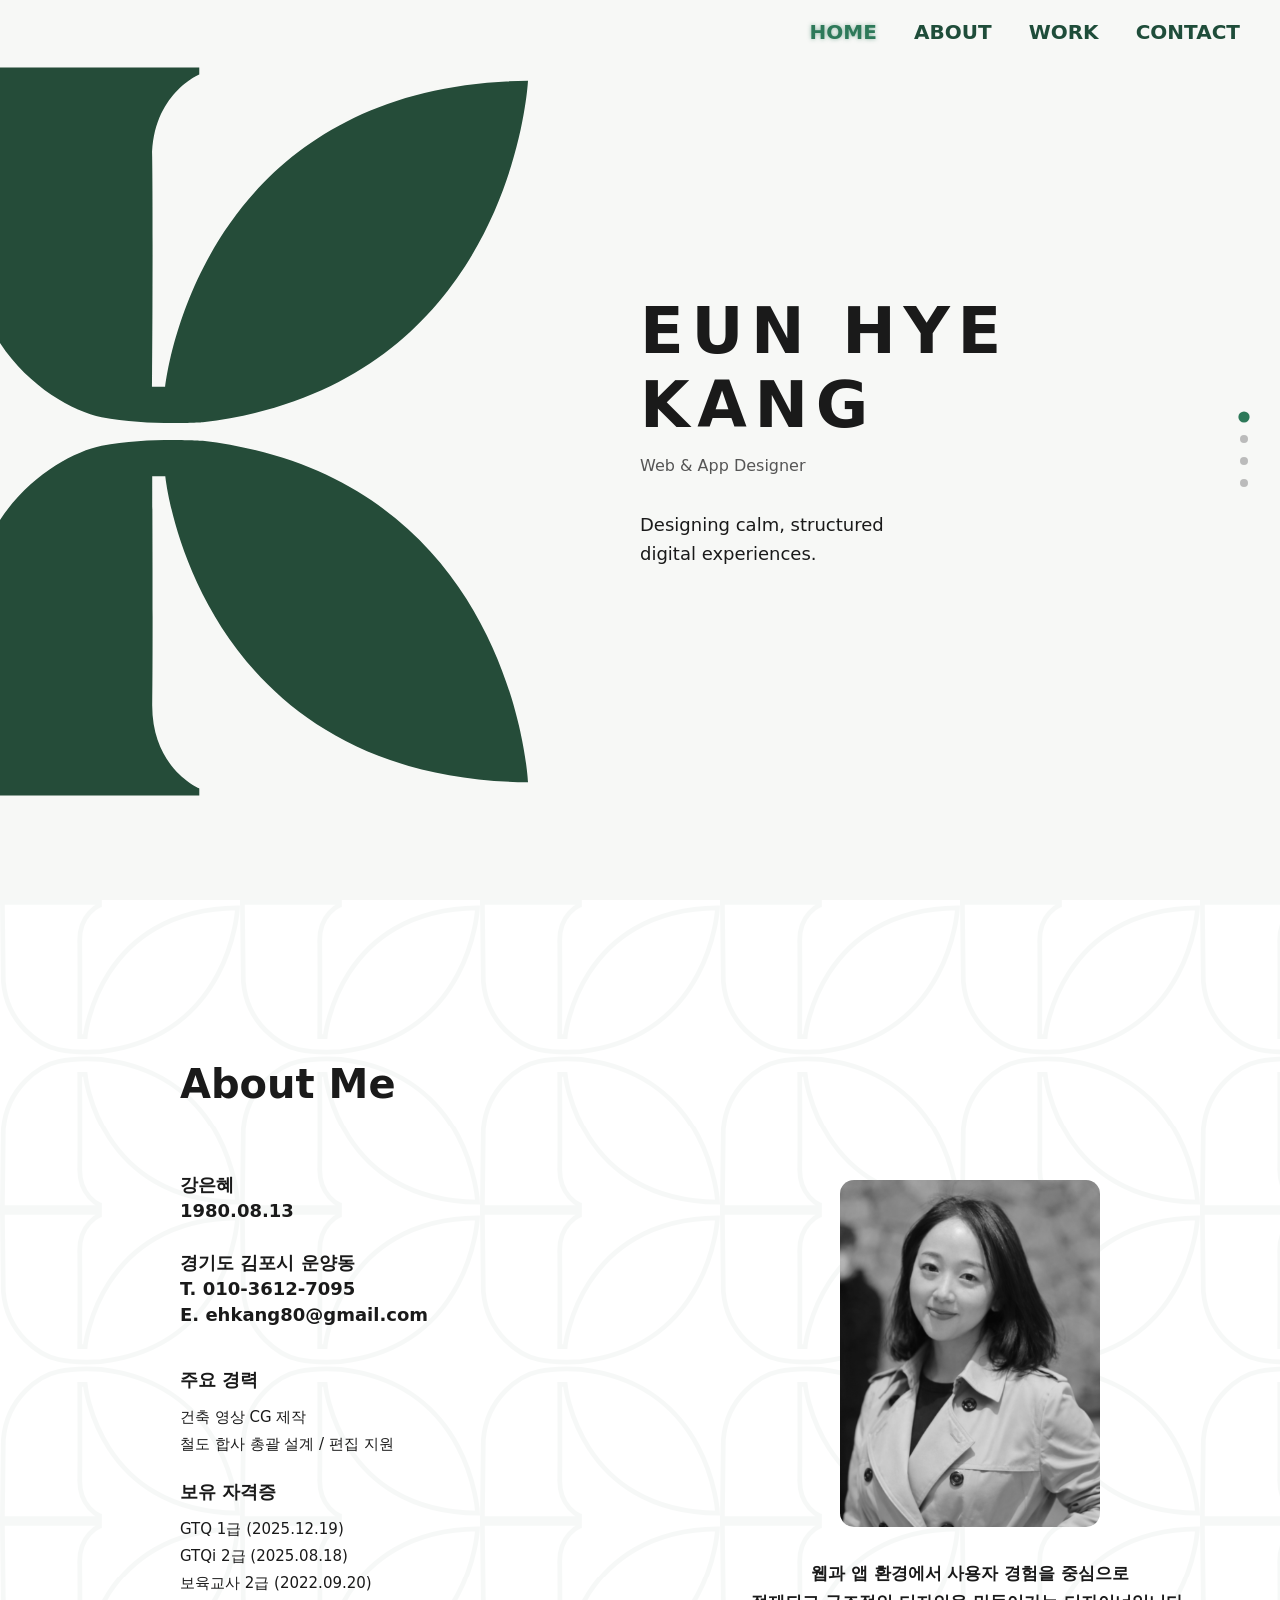
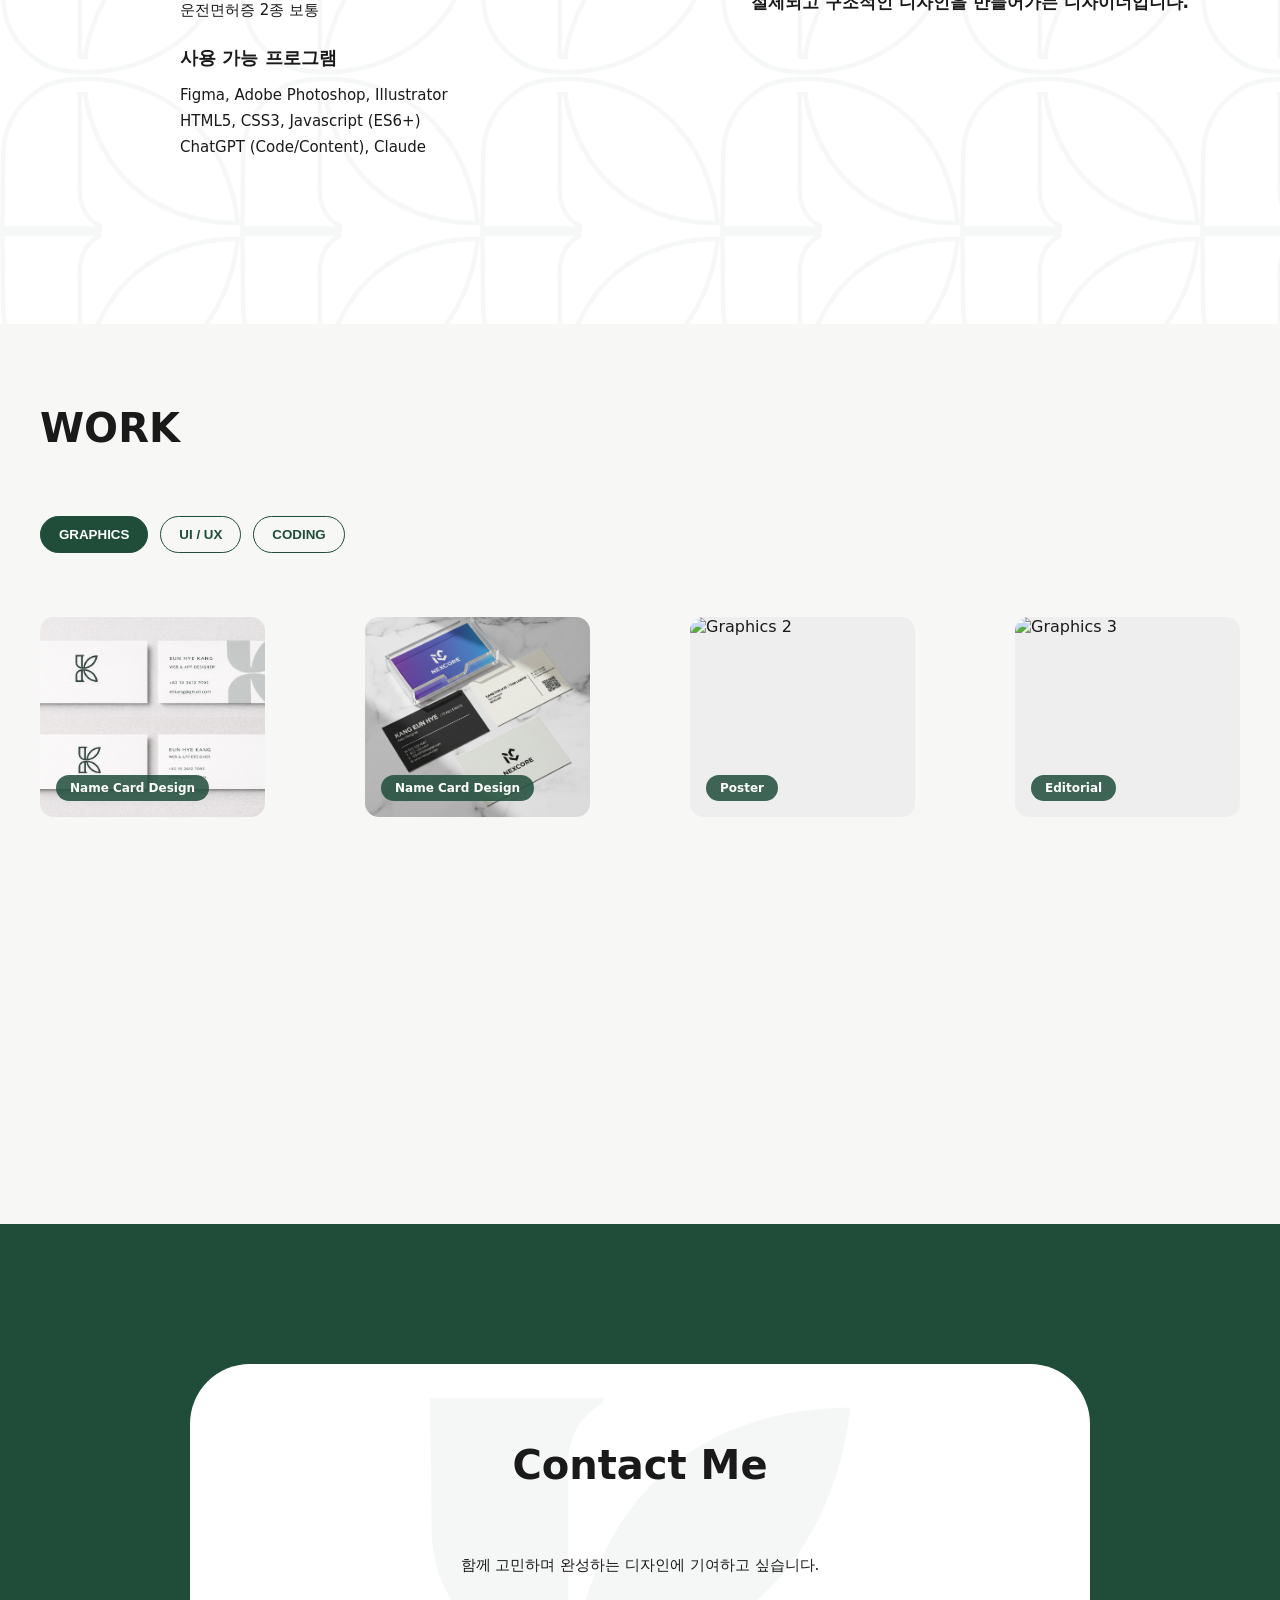
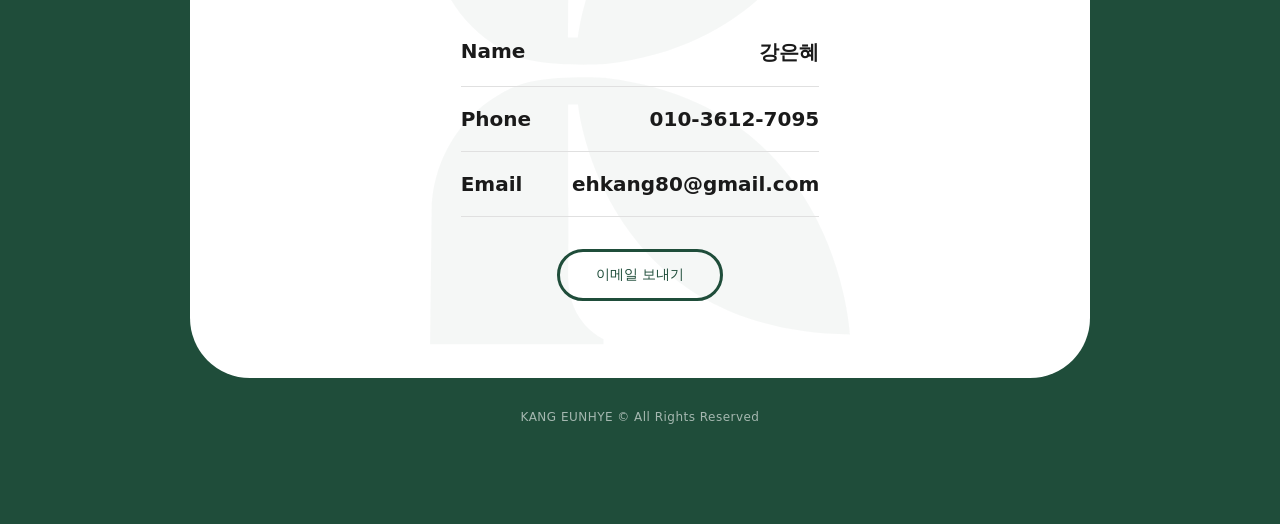
==== index.html @ 1cfd257d "Add files via upload" ====
<!DOCTYPE html>
<html lang="ko">
<head>
  <meta charset="UTF-8" />
  <meta name="viewport" content="width=device-width, initial-scale=1.0" />
  <title>Eun Hye Kang | Portfolio</title>
  <link rel="stylesheet" href="./css/style.css" />
</head>
<body>

<!-- =====================
  HEADER
===================== -->
<header class="site-header">
  <div class="logo"></div>
  <nav class="main-nav">
    <a href="#home">HOME</a>
    <a href="#about">ABOUT</a>
    <a href="#work">WORK</a>
    <a href="#contact">CONTACT</a>
  </nav>
</header>

<!-- =====================
  DOT NAVIGATION
===================== -->
<ul class="dot-nav">
  <li data-target="home" class="active"></li>
  <li data-target="about"></li>
  <li data-target="work"></li>
  <li data-target="contact"></li>
</ul>

<!-- =====================
  HOME (HERO)
===================== -->
<section id="home" class="section hero hero-symbol">
  <div class="hero-inner">

    <div class="hero-symbol-area">
      <img src="./images/kang_logo_01.svg" alt="K Logo">
    </div>

    <div class="hero-text">
      <h1>EUN HYE KANG</h1>
      <p class="role">Web & App Designer</p>
      <p class="intro">
        Designing calm, structured<br>
        digital experiences.
      </p>
    </div>

  </div>
</section>

<!-- =====================
  ABOUT
===================== -->
<section id="about" class="section about about-pattern">
  <div class="about-inner about-flex">

    <div class="about-text">
      <h2 class="section-title">About Me</h2>


      <p class="about-info">
        강은혜<br>
        1980.08.13<br><br>
        경기도 김포시 운양동<br>
        T. 010-3612-7095<br>
        E. ehkang80@gmail.com
      </p>

      <div class="about">
        <h3>주요 경력</h3>
        <ul>
          <li>건축 영상 CG 제작</li>
          <li>철도 합사 총괄 설계 / 편집 지원</li>
        </ul>
      </div>

      <div class="about">
        <h3>보유 자격증</h3>
        <ul>
          <li>GTQ 1급 <span>(2025.12.19)</span></li>
          <li>GTQi 2급 <span>(2025.08.18)</span></li>
          <li>보육교사 2급 <span>(2022.09.20)</span></li>
          <li>운전면허증 2종 보통</li>
        </ul>
      </div>

      <div class="about">
        <h3>사용 가능 프로그램</h3>
        <ul>
          <li>Figma, Adobe Photoshop, Illustrator</li>
          <li>HTML5, CSS3, Javascript (ES6+)</li>
          <li>ChatGPT (Code/Content), Claude</li>
        </ul>
      </div>
    </div>

    <div class="about-photo">
      <img src="./images/kang.png" alt="Eunhye Kang">
      <p class="about-desc">
        웹과 앱 환경에서 사용자 경험을 중심으로<br>
        절제되고 구조적인 디자인을 만들어가는 디자이너입니다.
      </p>
    </div>

  </div>
</section>


<!-- =====================
  WORK
===================== -->
<section id="work" class="section work-section">
  <div class="work-inner">

    <h2 class="section-title">WORK</h2>

    <!-- 카테고리 버튼 -->
    <div class="work-category">
  <button class="category-btn active" data-category="graphics">GRAPHICS</button>
  <button class="category-btn" data-category="uiux">UI / UX</button>
  <button class="category-btn" data-category="coding">CODING</button>
</div>


    <!-- GRAPHICS -->
    <div class="portfolio-grid active" data-category="graphics">

  <div class="portfolio-item"
     data-title="name card Design"
     data-image="./images/graphics_0101.png">
  <img src="./images/graphics_01.png" alt="graphics_01">
  <span class="portfolio-label">Name Card Design</span>
</div>

<div class="portfolio-item"
     data-title="name card Design"
     data-image="./images/graphics_0101.png">
  <img src="./images/graphics_02.png" alt="graphics_01">
  <span class="portfolio-label">Name Card Design</span>
</div>

  <div class="portfolio-item"
       data-title="Poster Design"
       data-image="./images/graphics_02.jpg">
    <img src="./images/graphics_02.jpg" alt="Graphics 2">
    <span class="portfolio-label">Poster</span>
  </div>

  <div class="portfolio-item"
       data-title="Editorial Layout"
       data-image="./images/graphics_03.jpg">
    <img src="./images/graphics_03.jpg" alt="Graphics 3">
    <span class="portfolio-label">Editorial</span>
  </div>

  <!-- 나머지도 같은 패턴으로 -->
</div>

    <!-- UI/UX -->
    <div class="portfolio-grid" data-category="uiux">
      <div class="portfolio-item" data-title="UIUX 1">UIUX 1</div>
      <div class="portfolio-item" data-title="UIUX 2">UIUX 2</div>
      <div class="portfolio-item" data-title="UIUX 3">UIUX 3</div>
      <div class="portfolio-item" data-title="UIUX 4">UIUX 4</div>
      <div class="portfolio-item" data-title="UIUX 5">UIUX 5</div>
      <div class="portfolio-item" data-title="UIUX 6">UIUX 6</div>
      <div class="portfolio-item" data-title="UIUX 7">UIUX 7</div>
      <div class="portfolio-item" data-title="UIUX 8">UIUX 8</div>
    </div>

    <!-- CODING -->
    <div class="portfolio-grid" data-category="coding">
      <div class="portfolio-item" data-title="Coding 1">CODING 1</div>
      <div class="portfolio-item" data-title="Coding 2">CODING 2</div>
      <div class="portfolio-item" data-title="Coding 3">CODING 3</div>
      <div class="portfolio-item" data-title="Coding 4">CODING 4</div>
      <div class="portfolio-item" data-title="Coding 5">CODING 5</div>
      <div class="portfolio-item" data-title="Coding 6">CODING 6</div>
      <div class="portfolio-item" data-title="Coding 7">CODING 7</div>
      <div class="portfolio-item" data-title="Coding 8">CODING 8</div>
    </div>

  </div>
</section>



<!-- =====================
     MODAL (Portfolio Popup)
===================== -->
<div class="modal" aria-hidden="true">
  <div class="modal-overlay"></div>

  <div class="modal-content" role="dialog" aria-modal="true">
    <button class="modal-close" aria-label="Close">&times;</button>

    <h3 id="modal-title">Portfolio</h3>

    <!-- ⭐ 추가되는 부분 -->
    <img id="modal-image" src="" alt="">

    <p class="modal-desc">
      여기에 포트폴리오 상세 내용이 들어갑니다.
    </p>
  </div>
</div>





<!-- =====================
  contact
===================== -->
<section id="contact" class="section contact contact-dark">

  <div class="contact-card">

    <div class="contact-bg-symbol">
      <img src="./images/kang_logo_01.svg" alt="">
    </div>

    <div class="contact-inner">

      <h2 class="section-title">Contact Me</h2>

      <p class="contact-intro">
        함께 고민하며 완성하는 디자인에 기여하고 싶습니다.
      </p>

      <ul class="contact-info">
        <li>
          <span class="label">Name</span>
          <span class="value">강은혜</span>
        </li>
        <li>
          <span class="label">Phone</span>
          <span class="value">010-3612-7095</span>
        </li>
        <li>
          <span class="label">Email</span>
          <span class="value">ehkang80@gmail.com</span>
        </li>
      </ul>

      <a href="mailto:ehkang80@gmail.com" class="contact-btn">
        이메일 보내기
      </a>
    </div>
  </div>

  <p class="contact-footer">
    KANG EUNHYE © All Rights Reserved
  </p>

</section>




<!-- ✅ JS 연결 (맨 아래, 딱 1줄) -->
<script src="./js/javascript.js"></script>

</body>
</html>
---- css/style.css ----
@charset "utf-8";

/* =====================
   Base
===================== */
* {
  margin: 0;
  padding: 0;
  box-sizing: border-box;
}

a{text-decoration: none;}

body {
  font-family: "Pretendard", system-ui, sans-serif;
  color: #1a1a1a;
  background: #f7f8f6;
}

/* =====================
   HEADER
===================== */
.site-header {
  position: fixed;
  top: 0;
  left: 0;
  width: 100%;
  height: 64px;

  display: flex;
  align-items: center;
  justify-content: space-between;

  padding: 0 40px;
  background: #f7f8f6;
  backdrop-filter: blur(8px);
  z-index: 1000;
}

.site-header .logo {
  font-weight: 700;
  letter-spacing: 0.12em;
}

.main-nav a {
  margin-left: 32px;
  font-size: 20px;
  font-weight: 800;
  text-decoration: none;
  color: #1F4D3A;
}

.main-nav a.active,
.main-nav a:hover {
  color: #2d7959;
  font-weight: 800;
  text-shadow: 0 0 4px rgba(45,121,89,0.5);
}

/* =====================
   DOT NAV
===================== */
.dot-nav {
  position: fixed;
  right: 32px;
  top: 50%;
  transform: translateY(-50%);
  z-index: 999;
  list-style: none;
}

.dot-nav li {
  width: 8px;
  height: 8px;
  background: #bbb;
  border-radius: 50%;
  margin: 14px 0;
  cursor: pointer;
  transition: all 0.3s ease;
}

.dot-nav li.active {
  background: #2d7959;
  transform: scale(1.4);
}

/* =====================
   SECTION BASIC
===================== */
.section {
  min-height: 100vh;
  padding-top: 64px;
}

/* =====================
   HERO
===================== */
.hero-symbol {
  min-height: 100vh;
  background: #f7f8f6;
  overflow: hidden;
}

.hero-symbol .hero-inner {
  max-width: 1400px;
  margin: 0 auto;
  padding: 0 80px;
  display: flex;
  align-items: center;
}

.hero-symbol-area {
  width: 50%;
  display: flex;
  align-items: center;
}

.hero-symbol-area img {
  width: 140%;
  transform: translateX(-20%);
}

.hero-text {
  width: 50%;
  display: flex;
  flex-direction: column;
  justify-content: center;
}

.hero-text h1 {
  font-size: 64px;
  letter-spacing: 0.12em;
  font-weight: 700;
}

.hero-text .role {
  margin-top: 14px;
  font-size: 16px;
  color: #555;
}

.hero-text .intro {
  margin-top: 36px;
  font-size: 18px;
  line-height: 1.6;
}


/* =====================
   Section Title (Unified)
===================== */
.section-title {
  font-size: 40px;
  font-weight: 700;
  margin: 0 0 64px;
  padding-top: 0;
  line-height: 1.2;
}




/* =====================
   ABOUT
===================== */
.about-pattern {
  position: relative;
  padding: 160px 0;
  background: #fff;
  overflow: hidden;
}

.about-pattern::before {
  content: "";
  position: absolute;
  inset: 0;
  background-image: url("../images/kang_logo_02.svg");
  background-repeat: repeat;
  background-size: 240px;
  opacity: 0.04;
}

.about-flex {
  max-width: 1000px;
  margin:  auto;
  padding: 0 40px;
  display: flex;
  gap: 80px;
  position: relative;
  z-index: 1;
}

/* .about-text h2 {
  font-size: 40px;
  margin-bottom: 32px;
} */

.about-desc {
  width: 1000px;
  max-width: 90vw;        /* ✅ 모바일 안전장치 */
  text-align: center;
  font-size: 17px;
  font-weight: 600;
  line-height: 1.7;
  margin-top: 32px;
}

.about-info {
  font-size: 18px;
  font-weight: 700;
  line-height: 26px;
  margin-bottom: 40px;
}

.about h3 {
  font-size: 18px;
  margin: 26px 0 16px;
}

.about li {
  font-size: 15px;
  margin-bottom: 8px;
  list-style: none;
}

.about-photo {
  width: 260px;
  margin: 120px 0 0 auto;
  display: flex;          /* ✅ 필수 */
  flex-direction: column;
  align-items: center;
}

.about-photo img {
  width: 100%;
  border-radius: 14px;
  filter: grayscale(100%);
  aspect-ratio: 3 / 4;
  object-fit: cover;
}


/* =====================
  Work Section
===================== */
/* WORK SECTION */
.work-section {
  padding: 80px 0 80px;
  background: #f7f8f6;
}

.work-inner {
  max-width: 1400px;
  margin: 0 auto;
  padding: 0 40px;
}

/* 타이틀 */
/* .work-title {
  font-size: 40px;
  font-weight: 700;
  margin-bottom: 64px;
} */

/* 카테고리 버튼 */
.work-category {
  display: flex;
  gap: 12px;
  margin-bottom: 64px;
}

.category-btn {
  padding: 10px 18px;
  border-radius: 20px;
  border: 1px solid #1F4D3A;
  background: transparent;
  color: #1F4D3A;
  font-weight: 600;
  cursor: pointer;
}

.category-btn.active {
  background: #1F4D3A;
  color: #fff;
}

/* 포트폴리오 */
.portfolio-grid {
  display: none;
  grid-template-columns: repeat(4, 1fr);
  gap: 100px;
  margin-bottom: 40px;
}

.portfolio-grid.active {
  display: grid;
}


/* 썸네일 카드 */
.portfolio-item {
  position: relative;
  height: 200px;
  border-radius: 14px;
  overflow: hidden;            /* 핵심 */
  cursor: pointer;
  background: #eee;
  transition: transform .25s ease, box-shadow .25s ease;
}

.portfolio-item img {
  width: 100%;
  height: 100%;
  object-fit: cover;           /* 이미지 꽉 차게 */
  transition: transform 0.3s ease;
}



.portfolio-item:hover {
  transform: translateY(-6px);
  box-shadow: 0 12px 24px rgba(0,0,0,0.12);
}

.portfolio-item:hover img {
  transform: scale(1.06);
}


.portfolio-label {
  position: absolute;
  left: 16px;
  bottom: 16px;
  padding: 6px 14px;
  font-size: 12px;
  font-weight: 600;
  background: rgba(31, 77, 58, 0.85);
  color: #fff;
  border-radius: 20px;
}






/* =====================
   CONTACT (FINAL)
===================== */
.contact {
  min-height: 100vh;
  background: #1F4D3A;
  display: flex;
  flex-direction: column; /* ⭐ 핵심 */
  align-items: center;
  justify-content: center;
}

.contact-card {
  position: relative;
  width: 100%;
  max-width: clamp(330px, 80vw, 900px);
  padding: clamp(48px, 6vw, 120px)
           clamp(20px, 6vw, 80px);
  background: #fff;
  border-radius: 60px;
  display: flex;
  justify-content: center;
}

.contact-bg-symbol {
  position: absolute;
  inset: 0;
  display: flex;
  align-items: center;
  justify-content: center;
  pointer-events: none;
}

.contact-bg-symbol img {
  width: 420px;
  opacity: 0.04;
}

.contact-inner {
  max-width: 520px;
  text-align: center;
  position: relative;
}

/* .contact h2 {
  font-size: clamp(24px, 4vw, 40px);
  margin-bottom: 16px;
} */

.contact-intro {
  font-size: 15px;
  line-height: 1.7;
  margin-bottom: 40px;
}

.contact-info li {
  display: flex;
  justify-content: space-between;
  padding: 20px 0;
  border-bottom: 1px solid #e0e0e0;
  font-size: 20px;
  font-weight: 700;
}

.contact-btn {
  margin-top: 32px;
  display: inline-block;
  padding: 14px 36px;
  border-radius: 40px;
  border: 3px solid #1F4D3A;
  font-size: 14px;
  color: #1F4D3A;
}

.contact-footer {
  margin-top: 32px;
  padding-bottom: 24px;

  font-size: 12px;
  color: rgba(255, 255, 255, 0.6);
  text-align: center;
  letter-spacing: 0.04em;
}





/* =====================
   MOBILE (UNIFIED)
===================== */
@media (max-width: 768px) {

  /* HEADER */
  .site-header {
    justify-content: center;
    padding: 12px;
  }

  .site-header .logo {
    display: none;
  }

  .main-nav a {
    margin-left: 14px;
    font-size: 20px;
    white-space: nowrap;
  }

  /* HERO */
  .hero-symbol .hero-inner {
    flex-direction: column;
  }

  .hero-symbol-area {
    width: 100%;
    height: 40vh;
  }

  .hero-symbol-area img {
    width: 180%;
    transform: translateX(-40%) translateY(-10%);
    opacity: 0.12;
  }

  .hero-text {
    width: 100%;
    padding: 0 8px;
  }

  .hero-text h1 {
    font-size: 40px;
    margin-top: 36px;
    letter-spacing: 0.08em;
  }

  .hero-text .intro {
    font-size: 16px;
    margin-top: 24px;
  }


  .section-title {
    font-size: 28px;
    margin-bottom: 40px;
  }
  

  /* ABOUT */
  .about-pattern {
    padding: 120px 0;
  }

  .about-flex {
    flex-direction: column;
    gap: 40px;
  }

  .about-photo {
    width: 200px;
     margin: 20px auto 0;
  }

  /* .about-text h2 {
    font-size: 28px;
    margin-bottom: 32px;
  } */

    /* CONTACT */
  .contact {
    padding: 30px 12px;
  }

  .contact-card {
    max-width: 330px;
    padding: 52px 20px;
    border-radius: 26px;
    transition: padding 0.15s ease;
  }

  /* .contact h2 {
    font-size: 28px;
    margin-bottom: 32px;
  } */

  .contact-intro {
    font-size: 14px;
    margin-bottom: 32px;
  }

  .contact-info li {
    font-size: 16px;
    padding: 24px 0;
  }

  .contact-btn {
    font-size: 13px;
    padding: 12px 24px;
  }

  .contact-bg-symbol img {
    width: 160px;
    opacity: 0.03;
  }

  .hero-text h1,
.contact h2 {
  transition: font-size 0.15s ease;
}

.portfolio-grid {
    grid-template-columns: repeat(2, 1fr);
    gap: 24px;          /* ← 여기서 조절 */
  }

  .work-title {
    font-size: 28px;
  }

/* Work 전체 영역 좌우 여백 줄이기 */
  .work-section {
    padding: 40px 16px;
  }

  /* 카테고리 버튼 영역 */
  .work-category {
    margin-bottom: 24px;
    gap: 10px;
  }

  /* 포트폴리오 그리드 */
  .work-grid {
    display: grid;
    grid-template-columns: repeat(2, 1fr);
    gap: 8px; /* ← 여기 중요 */
  }

  /* 카드 자체 */
  .work-item {
    padding: 0;
    border-radius: 14px;
    min-height: 120px;
    
  }
  
}



/* modal css */
.modal {
  position: fixed;
  inset: 0;
  display: none;
  z-index: 1000;
}

.modal.open {
  display: block;
}

.modal-overlay {
  position: absolute;
  inset: 0;
  background: rgba(0,0,0,0.5);
}

.modal-content {
  position: relative;
  background: #fff;
  max-width: 900px;
  max-height: 85vh;        /* ⭐ 화면 기준 최대 높이 */
  margin: 7vh auto;
  padding: 40px;
  border-radius: 20px;
  overflow-y: auto;        /* ⭐ 모달 안에서만 스크롤 */
}

.modal-close {
  position: absolute;
  top: 16px;
  right: 20px;
  font-size: 24px;
  background: none;
  border: none;
  cursor: pointer;
}

#modal-image {
  width: 100%;
  height: auto;
  max-height: 60vh;        /* ⭐ 이미지 최대 높이 제한 */
  object-fit: contain;    /* 잘리지 않게 */
  border-radius: 16px;
  margin: 24px 0;
  display: block;
}


.modal-desc {
  font-size: 14px;
  line-height: 1.7;
  color: #555;
}
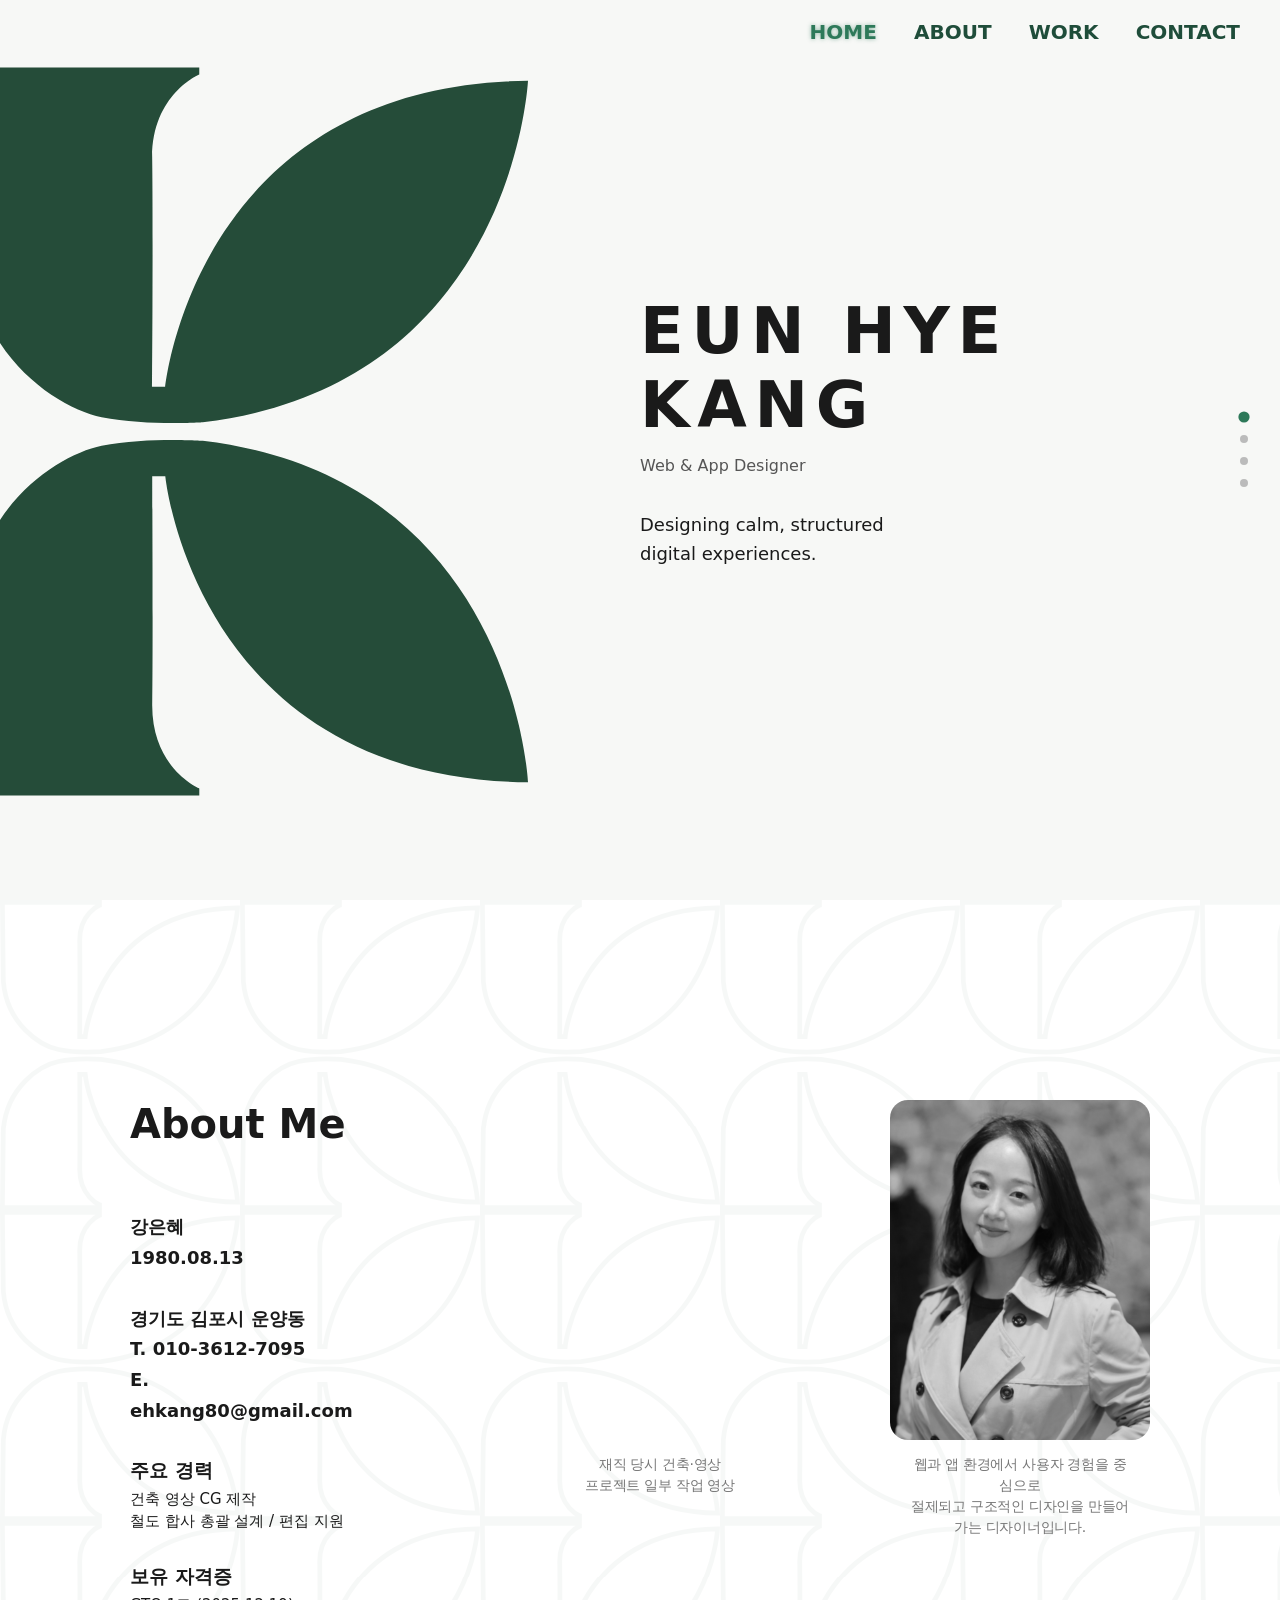
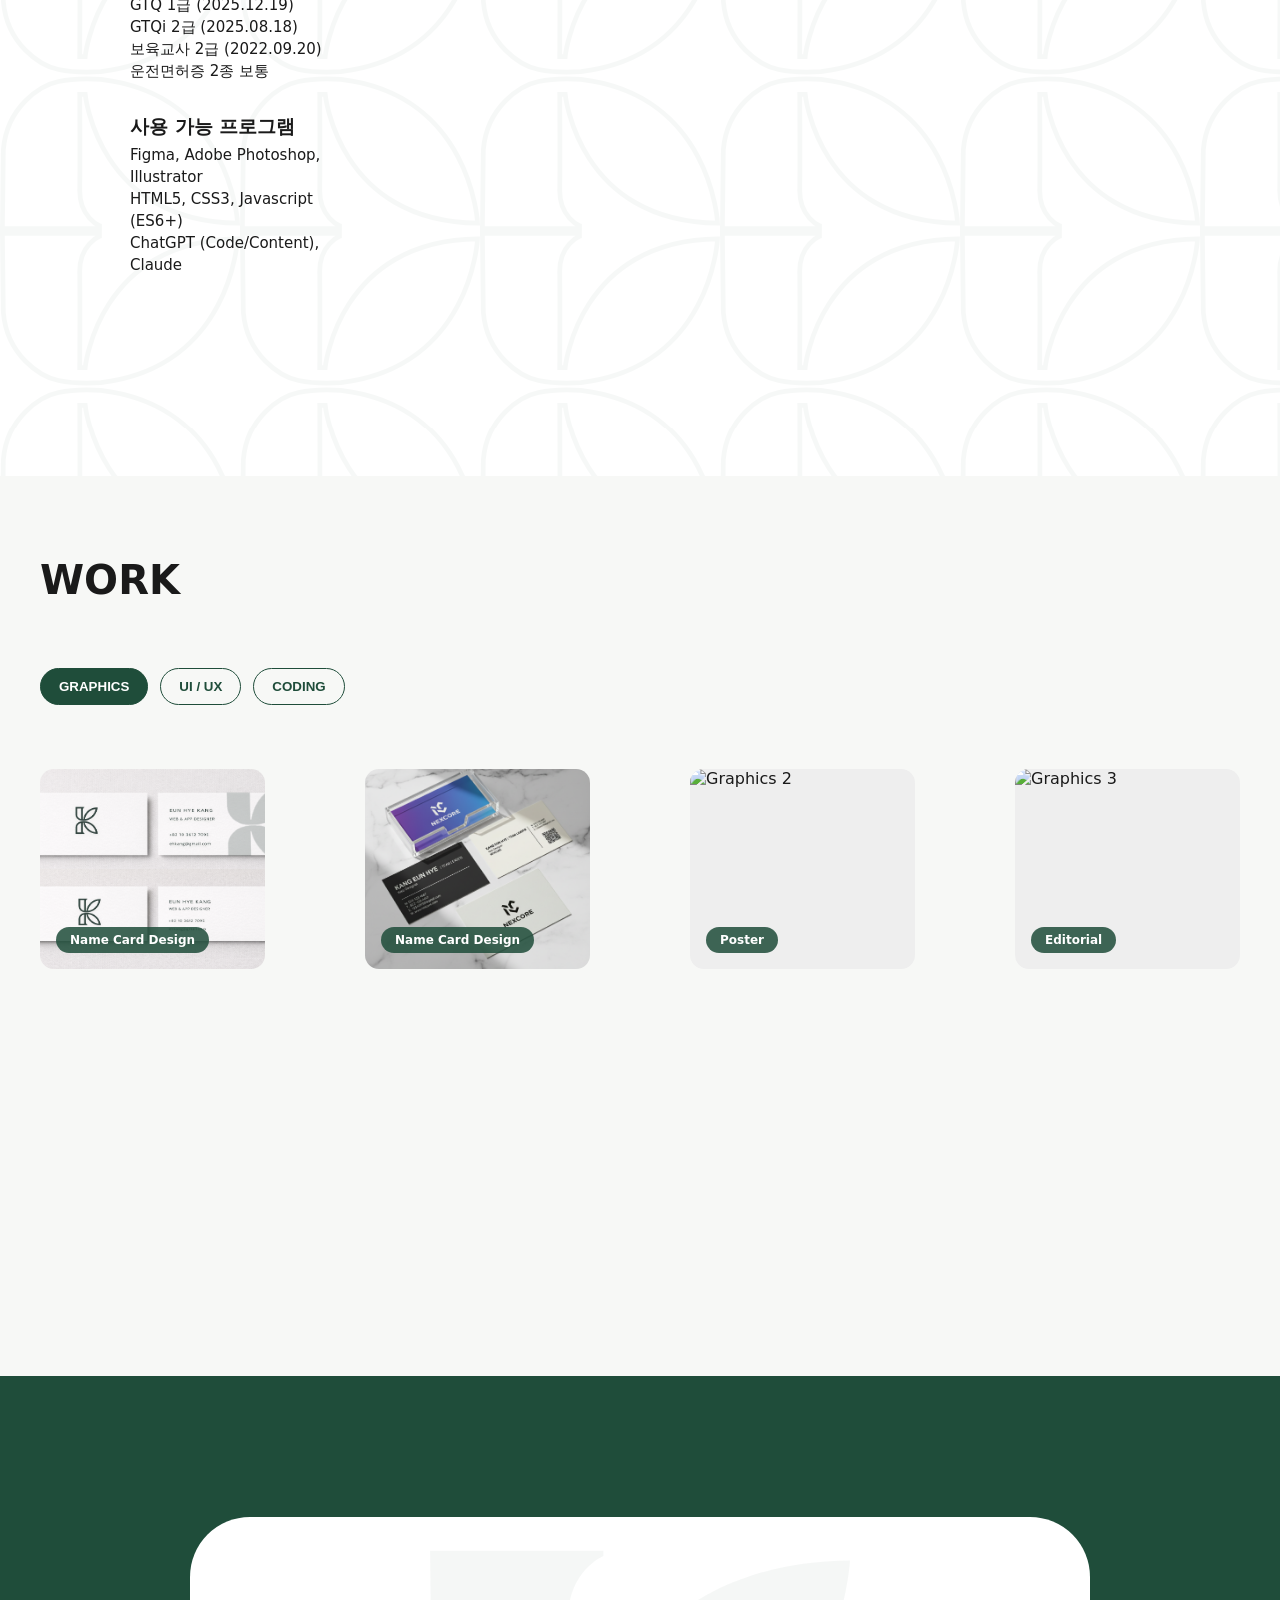
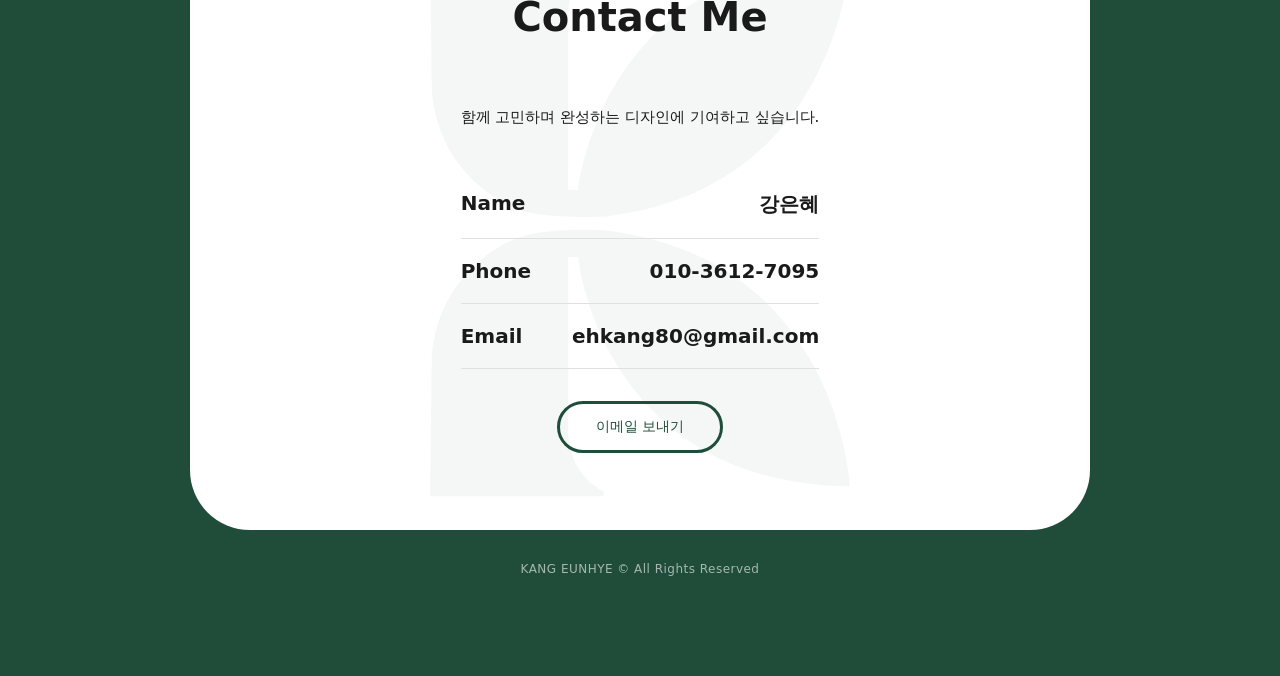
==== commit 184a6d08: "Add files via upload" ====
--- a/index.html
+++ b/index.html
@@ -56,12 +56,15 @@
 <!-- =====================
   ABOUT
 ===================== -->
+<!-- =====================
+  ABOUT
+===================== -->
 <section id="about" class="section about about-pattern">
   <div class="about-inner about-flex">
 
+    <!-- 왼쪽 : 텍스트 -->
     <div class="about-text">
       <h2 class="section-title">About Me</h2>
-
 
       <p class="about-info">
         강은혜<br>
@@ -99,16 +102,35 @@
       </div>
     </div>
 
+    <!-- 오른쪽 : 영상 + 사진 -->
+    <div class="about-visual">
+
+  <!-- VIDEO -->
+  <div class="about-video-wrap">
+    <div class="about-video">
+      <video src="./videos/kang-portfolio.mp4"
+             muted autoplay loop playsinline></video>
+    </div>
+    <p class="about-desc">
+      재직 당시 건축·영상 <br>프로젝트 일부 작업 영상
+    </p>
+  </div>
+
+  <!-- PHOTO -->
+  <div class="about-photo-wrap">
     <div class="about-photo">
       <img src="./images/kang.png" alt="Eunhye Kang">
-      <p class="about-desc">
-        웹과 앱 환경에서 사용자 경험을 중심으로<br>
-        절제되고 구조적인 디자인을 만들어가는 디자이너입니다.
-      </p>
-    </div>
-
-  </div>
-</section>
+    </div>
+    <p class="about-desc">
+      웹과 앱 환경에서 사용자 경험을 중심으로<br>
+      절제되고 구조적인 디자인을 만들어가는 디자이너입니다.
+    </p>
+  </div>
+
+</div>
+
+</section>
+
 
 
 <!-- =====================
--- a/css/style.css
+++ b/css/style.css
@@ -16,6 +16,8 @@
   color: #1a1a1a;
   background: #f7f8f6;
 }
+
+li{list-style: none;}
 
 /* =====================
    HEADER
@@ -161,11 +163,13 @@
 
 
 /* =====================
-   ABOUT
-===================== */
+   ABOUT (STABLE FINAL)
+===================== */
+
+/* 전체 영역 */
 .about-pattern {
   position: relative;
-  padding: 160px 0;
+  padding: 200px 0;
   background: #fff;
   overflow: hidden;
 }
@@ -180,64 +184,105 @@
   opacity: 0.04;
 }
 
+/* 메인 레이아웃 */
 .about-flex {
-  max-width: 1000px;
-  margin:  auto;
+  max-width: 1100px;
+  margin: 0 auto;
   padding: 0 40px;
   display: flex;
-  gap: 80px;
+  justify-content: space-between;
+  gap: 160px;
   position: relative;
   z-index: 1;
 }
 
-/* .about-text h2 {
-  font-size: 40px;
-  margin-bottom: 32px;
-} */
-
-.about-desc {
-  width: 1000px;
-  max-width: 90vw;        /* ✅ 모바일 안전장치 */
-  text-align: center;
-  font-size: 17px;
-  font-weight: 600;
-  line-height: 1.7;
-  margin-top: 32px;
-}
-
+/* 왼쪽 텍스트 */
 .about-info {
   font-size: 18px;
   font-weight: 700;
-  line-height: 26px;
-  margin-bottom: 40px;
-}
-
-.about h3 {
-  font-size: 18px;
-  margin: 26px 0 16px;
-}
-
-.about li {
+  line-height: 1.7;
+}
+
+.about-info h3 {
+  margin: 28px 0 14px;
+}
+
+.about-info li {
+  list-style: none;
   font-size: 15px;
-  margin-bottom: 8px;
-  list-style: none;
-}
-
+  margin-bottom: 6px;
+}
+
+.about-text .about h3 {
+  margin-top: 32px;
+}
+
+.about-text .about ul {
+  margin-top: 4px;
+}
+
+.about-text .about li {
+  font-size: 15px;
+  line-height: 22px;
+}
+
+
+
+/* 오른쪽 영상/이미지 */
+.about-visual {
+  display: flex;
+  gap: 100px;
+  align-items: flex-start;
+}
+
+
+/* 카드 + 캡션 wrapper */
+.about-video-wrap,
+.about-photo-wrap {
+  display: flex;
+  flex-direction: column;
+  align-items: center;
+}
+
+/* 카드 프레임 (완전히 동일) */
+.about-video,
 .about-photo {
   width: 260px;
-  margin: 120px 0 0 auto;
-  display: flex;          /* ✅ 필수 */
-  flex-direction: column;
-  align-items: center;
-}
-
+  height: 340px;
+  border-radius: 18px;
+  overflow: hidden;
+  position: relative;
+}
+
+
+/* 실제 미디어 */
+.about-video video,
 .about-photo img {
   width: 100%;
-  border-radius: 14px;
+  height: 100%;
+  object-fit: cover;
+  display: block;
+}
+
+/* 사진 톤 */
+.about-photo img {
   filter: grayscale(100%);
-  aspect-ratio: 3 / 4;
-  object-fit: cover;
-}
+}
+
+/* 캡션 */
+.about-video-wrap p,
+.about-photo-wrap p {
+  margin-top: 14px;
+  font-size: 14px;
+  letter-spacing: -0.02em;
+  line-height: 1.5;
+  color: #777;
+  text-align: center;
+  max-width: 220px;
+}
+
+
+
 
 
 /* =====================
@@ -493,19 +538,76 @@
   
 
   /* ABOUT */
+
+/* DESKTOP */
+@media (min-width: 1024px) {
+  .about-visual {
+    position: relative;
+    top: 150px;
+  }
+}
+
+/* MOBILE */
+@media (max-width: 768px) {
+
   .about-pattern {
     padding: 120px 0;
   }
 
   .about-flex {
     flex-direction: column;
-    gap: 40px;
-  }
-
+    gap: 48px;
+  }
+
+  /* 🔥 핵심: 비주얼 영역 */
+  .about-visual {
+    display: flex;
+  align-items: flex-start;   /* 🔥 핵심 */
+  justify-content: flex-start; /* ← 이게 없어서 계속 깨진 거야 */
+  gap: 8px;              /* ← 사이 간격 (4~12px 취향) */
+  }
+
+  /* 카드 wrapper */
+  .about-video-wrap,
+  .about-photo-wrap {
+    flex: 0 0 auto;   /* ← 이 한 줄이 정답 */
+    text-align: center;
+  }
+
+  /* 카드 크기 (모바일용) */
+  .about-video,
   .about-photo {
-    width: 200px;
-     margin: 20px auto 0;
-  }
+    width: 160px;
+    height: 220px;
+    border-radius: 20px;
+    overflow: hidden;
+  }
+
+   /* 영상 내부 */
+  .about-video video {
+    width: 100%;
+    height: 100%;
+    object-fit: cover;
+    display: block;
+  }
+
+  /* 이미지 */
+  .about-photo img {
+    width: 100%;
+    height: 100%;
+    object-fit: cover;
+    display: block;
+  }
+
+  /* 캡션 */
+  .about-video-wrap p,
+  .about-photo-wrap p {
+    margin-top: 10px;
+    font-size: 12px;
+    line-height: 1.4;
+    text-align: center;
+  }
+}
 
   /* .about-text h2 {
     font-size: 28px;
@@ -589,6 +691,42 @@
     
   }
   
+}
+
+
+/* iPhone mini & small mobile */
+@media (max-width: 430px) {
+
+  .section {
+    min-height: auto;
+    padding-bottom: 80px;
+  }
+
+  .hero-text h1 {
+    font-size: 36px;
+    letter-spacing: 0.06em;
+  }
+
+  .about-visual {
+    gap: 12px;
+    margin-top: 16px;
+  }
+
+  .about-video,
+  .about-photo {
+    width: 150px;
+    height: 210px;
+  }
+
+  .about-video-wrap p,
+  .about-photo-wrap p {
+    font-size: 11px;
+    line-height: 1.35;
+  }
+
+  .about-text .about h3 {
+    margin-top: 24px;
+  }
 }
 
 
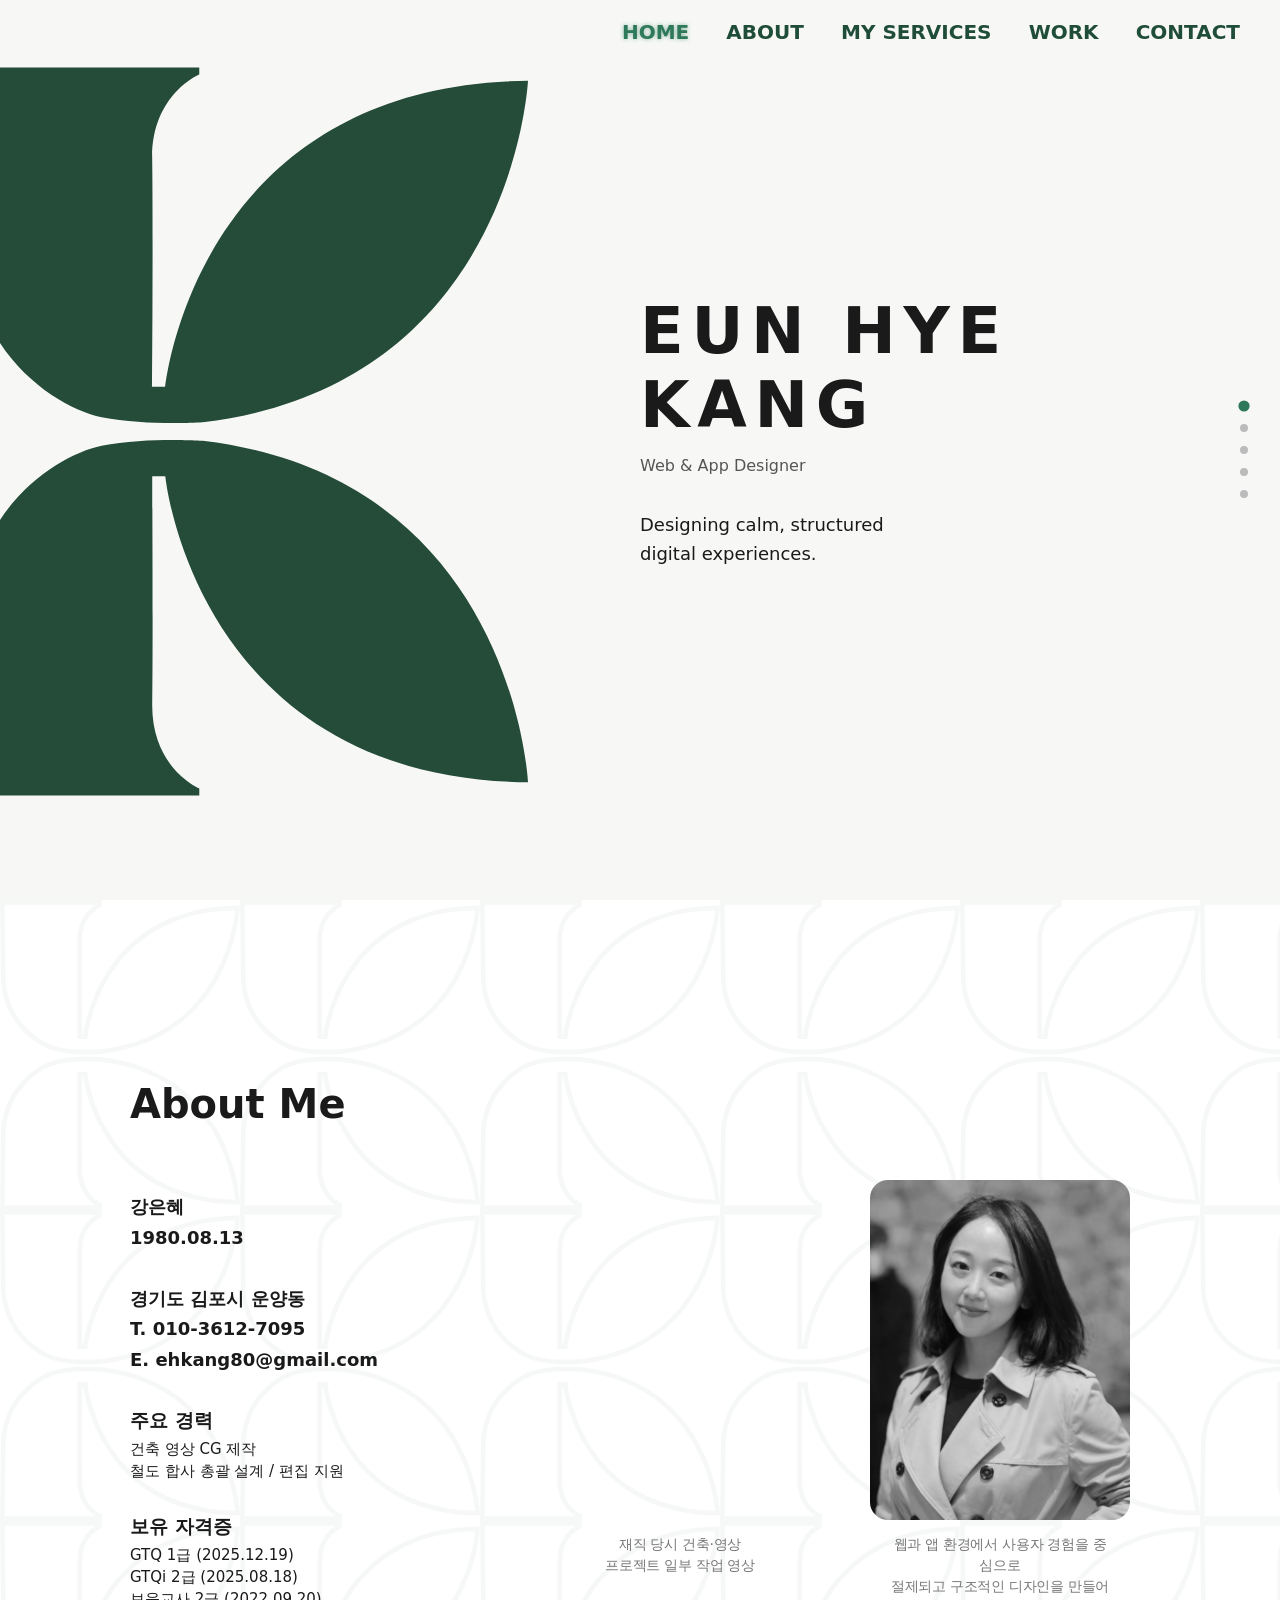
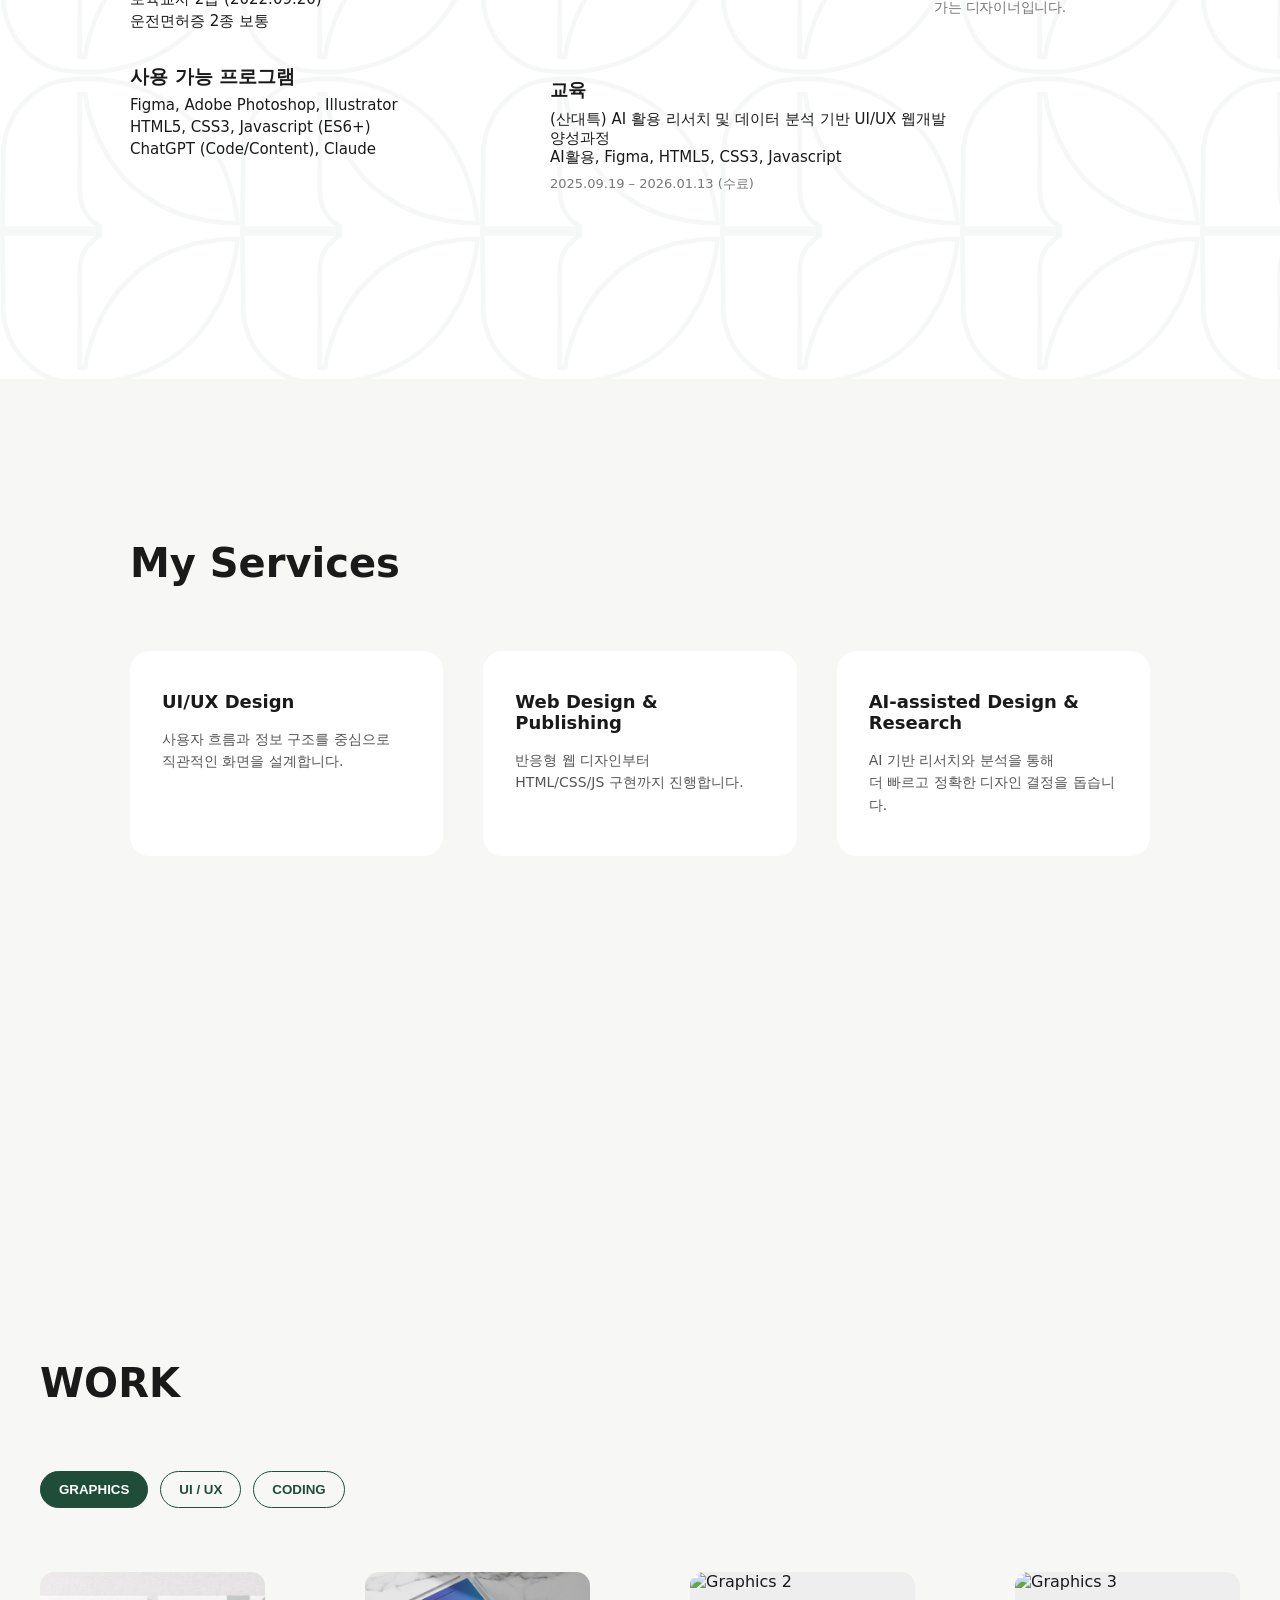
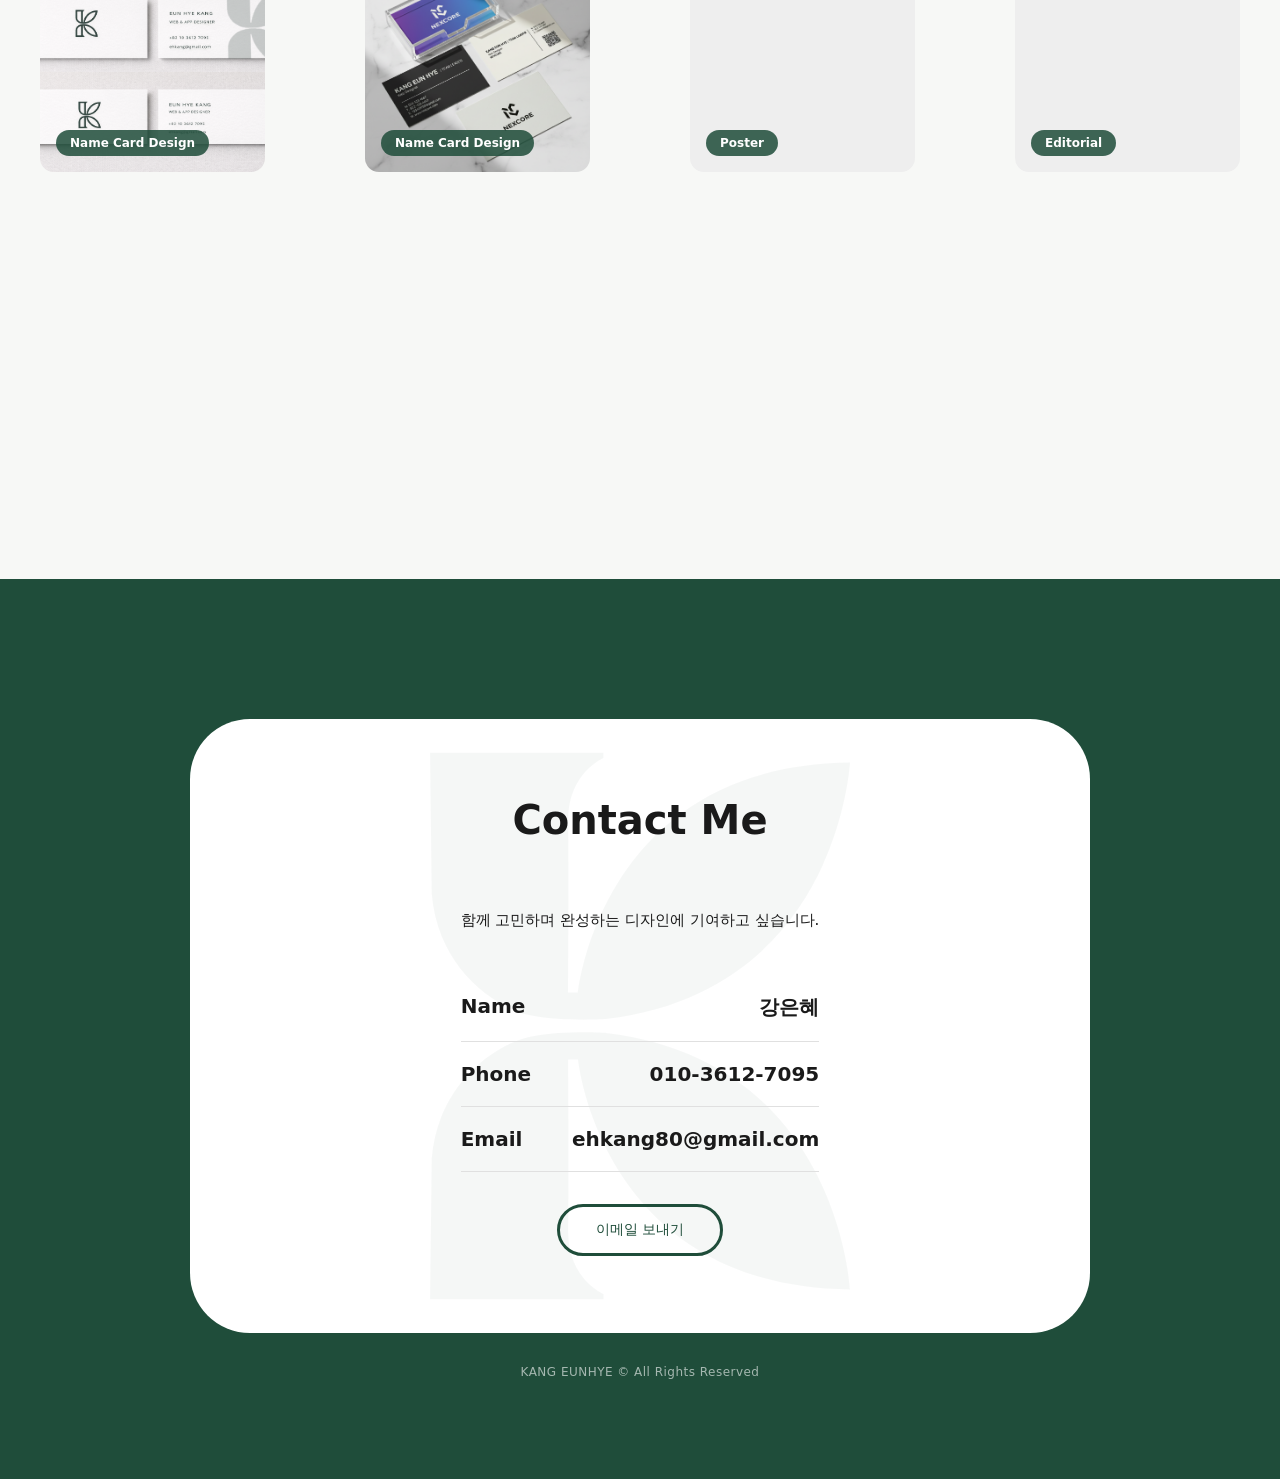
==== commit eba0415b: "Add files via upload" ====
--- a/index.html
+++ b/index.html
@@ -16,6 +16,7 @@
   <nav class="main-nav">
     <a href="#home">HOME</a>
     <a href="#about">ABOUT</a>
+    <a href="#services">MY SERVICES</a>
     <a href="#work">WORK</a>
     <a href="#contact">CONTACT</a>
   </nav>
@@ -27,6 +28,7 @@
 <ul class="dot-nav">
   <li data-target="home" class="active"></li>
   <li data-target="about"></li>
+  <li data-target="services"></li>
   <li data-target="work"></li>
   <li data-target="contact"></li>
 </ul>
@@ -53,9 +55,7 @@
   </div>
 </section>
 
-<!-- =====================
-  ABOUT
-===================== -->
+
 <!-- =====================
   ABOUT
 ===================== -->
@@ -127,9 +127,65 @@
     </p>
   </div>
 
-</div>
-
-</section>
+  <!-- EDUCATION -->
+  <div class="about-education">
+  <h3>교육</h3>
+  <p>
+    (산대특) AI 활용 리서치 및 데이터 분석 기반 UI/UX 웹개발 양성과정<br>
+    AI활용, Figma, HTML5, CSS3, Javascript
+    <span>2025.09.19 – 2026.01.13 (수료)</span>
+  </p>
+</div>
+
+
+</div>
+
+</section>
+
+
+
+
+
+<!-- =====================
+  MY SERVICES
+===================== -->
+<section id="services" class="section services">
+  <div class="services-inner">
+
+    <h2 class="section-title">My Services</h2>
+
+    <div class="services-grid">
+
+      <div class="service-card">
+        <h3>UI/UX Design</h3>
+        <p>
+          사용자 흐름과 정보 구조를 중심으로<br>
+          직관적인 화면을 설계합니다.
+        </p>
+      </div>
+
+      <div class="service-card">
+        <h3>Web Design & Publishing</h3>
+        <p>
+          반응형 웹 디자인부터<br>
+          HTML/CSS/JS 구현까지 진행합니다.
+        </p>
+      </div>
+
+      <div class="service-card">
+        <h3>AI-assisted Design & Research</h3>
+        <p>
+          AI 기반 리서치와 분석을 통해<br>
+          더 빠르고 정확한 디자인 결정을 돕습니다.
+        </p>
+      </div>
+
+    </div>
+  </div>
+</section>
+
+
+
 
 
 
--- a/css/style.css
+++ b/css/style.css
@@ -169,7 +169,7 @@
 /* 전체 영역 */
 .about-pattern {
   position: relative;
-  padding: 200px 0;
+  padding: 180px 0;
   background: #fff;
   overflow: hidden;
 }
@@ -191,7 +191,7 @@
   padding: 0 40px;
   display: flex;
   justify-content: space-between;
-  gap: 160px;
+  gap: 60px;
   position: relative;
   z-index: 1;
 }
@@ -213,8 +213,9 @@
   margin-bottom: 6px;
 }
 
-.about-text .about h3 {
+.about-text .about h3  {
   margin-top: 32px;
+  min-width: 360px;
 }
 
 .about-text .about ul {
@@ -227,13 +228,24 @@
 }
 
 
+/* 날짜 */
+.about-education span {
+  display: block;
+  margin-top: 8px;
+  font-size: 13px;
+  color: #777;
+}
+
+
 
 /* 오른쪽 영상/이미지 */
 .about-visual {
   display: flex;
-  gap: 100px;
+  gap: 60px;
   align-items: flex-start;
-}
+  flex-wrap: wrap;   /* ⭐ 핵심 */
+}
+
 
 
 /* 카드 + 캡션 wrapper */
@@ -281,6 +293,79 @@
   max-width: 220px;
 }
 
+/* 교육 블록 전체 */
+.about-education {
+  /* margin-top: 32px; */
+  max-width: 400px;          
+  text-align: center;
+  flex-basis: 100%;   /* ⭐ 핵심 */
+}
+
+/* 제목 높이: 왼쪽 '사용 가능 프로그램'과 동일 */
+.about-education h3 {
+  margin: 0 0 8px;
+  font-size: 18px;            /* 기존 h3와 자연스럽게 맞춤 */
+  font-weight: 700;
+  text-align: left;
+}
+
+/* 교육 내용 */
+.about-education p {
+  text-align: left;
+  list-style: none;
+  font-size: 15px;
+  margin-bottom: 6px;
+}
+
+/* 날짜 */
+.about-education span {
+  display: block;
+  margin-top: 8px;
+  font-size: 13px;
+  color: #777;
+}
+
+
+
+/* =====================
+   MY SERVICES
+===================== */
+
+.services {
+  background: #f7f8f6;
+  padding: 160px 0;
+}
+
+.services-inner {
+  max-width: 1100px;
+  margin: 0 auto;
+  padding: 0 40px;
+}
+
+.services-grid {
+  display: grid;
+  grid-template-columns: repeat(3, 1fr);
+  gap: 40px;
+}
+
+.service-card {
+  background: #fff;
+  border-radius: 20px;
+  padding: 40px 32px;
+}
+
+.service-card h3 {
+  font-size: 18px;
+  font-weight: 700;
+  margin-bottom: 16px;
+}
+
+.service-card p {
+  font-size: 14px;
+  line-height: 1.6;
+  color: #555;
+}
+
 
 
 
@@ -478,7 +563,7 @@
 
 
 /* =====================
-   MOBILE (UNIFIED)
+   MOBILE (max-width: 768px)
 ===================== */
 @media (max-width: 768px) {
 
@@ -492,11 +577,24 @@
     display: none;
   }
 
+  .main-nav {
+    display: flex;
+    flex-wrap: nowrap;          /* ⭐ 줄바꿈 금지 */
+    overflow-x: auto;           /* ⭐ 넘치면 가로 스크롤 */
+    white-space: nowrap;
+    -webkit-overflow-scrolling: touch;
+  }
+
   .main-nav a {
-    margin-left: 14px;
-    font-size: 20px;
-    white-space: nowrap;
-  }
+    flex-shrink: 0;             /* ⭐ 글자 줄어들지 않게 */
+    font-size: 15px;            /* 기존 20px → 모바일용 */
+    margin-left: 12px;
+    letter-spacing: -0.01em;
+  }
+
+  /* .main-nav::-webkit-scrollbar {
+    display: none;
+  } */
 
   /* HERO */
   .hero-symbol .hero-inner {
@@ -530,26 +628,12 @@
     margin-top: 24px;
   }
 
-
   .section-title {
     font-size: 28px;
     margin-bottom: 40px;
   }
-  
 
   /* ABOUT */
-
-/* DESKTOP */
-@media (min-width: 1024px) {
-  .about-visual {
-    position: relative;
-    top: 150px;
-  }
-}
-
-/* MOBILE */
-@media (max-width: 768px) {
-
   .about-pattern {
     padding: 120px 0;
   }
@@ -559,22 +643,19 @@
     gap: 48px;
   }
 
-  /* 🔥 핵심: 비주얼 영역 */
   .about-visual {
     display: flex;
-  align-items: flex-start;   /* 🔥 핵심 */
-  justify-content: flex-start; /* ← 이게 없어서 계속 깨진 거야 */
-  gap: 8px;              /* ← 사이 간격 (4~12px 취향) */
-  }
-
-  /* 카드 wrapper */
+    align-items: flex-start;
+    justify-content: flex-start;
+    gap: 8px;
+  }
+
   .about-video-wrap,
   .about-photo-wrap {
-    flex: 0 0 auto;   /* ← 이 한 줄이 정답 */
+    flex: 0 0 auto;
     text-align: center;
   }
 
-  /* 카드 크기 (모바일용) */
   .about-video,
   .about-photo {
     width: 160px;
@@ -583,15 +664,7 @@
     overflow: hidden;
   }
 
-   /* 영상 내부 */
-  .about-video video {
-    width: 100%;
-    height: 100%;
-    object-fit: cover;
-    display: block;
-  }
-
-  /* 이미지 */
+  .about-video video,
   .about-photo img {
     width: 100%;
     height: 100%;
@@ -599,7 +672,6 @@
     display: block;
   }
 
-  /* 캡션 */
   .about-video-wrap p,
   .about-photo-wrap p {
     margin-top: 10px;
@@ -607,108 +679,98 @@
     line-height: 1.4;
     text-align: center;
   }
-}
-
-  /* .about-text h2 {
-    font-size: 28px;
-    margin-bottom: 32px;
-  } */
-
-    /* CONTACT */
-  .contact {
-    padding: 30px 12px;
-  }
-
-  .contact-card {
-    max-width: 330px;
-    padding: 52px 20px;
-    border-radius: 26px;
-    transition: padding 0.15s ease;
-  }
-
-  /* .contact h2 {
-    font-size: 28px;
-    margin-bottom: 32px;
-  } */
-
-  .contact-intro {
-    font-size: 14px;
-    margin-bottom: 32px;
-  }
-
-  .contact-info li {
-    font-size: 16px;
-    padding: 24px 0;
-  }
-
-  .contact-btn {
-    font-size: 13px;
-    padding: 12px 24px;
-  }
-
-  .contact-bg-symbol img {
-    width: 160px;
-    opacity: 0.03;
-  }
-
-  .hero-text h1,
-.contact h2 {
-  transition: font-size 0.15s ease;
-}
-
-.portfolio-grid {
-    grid-template-columns: repeat(2, 1fr);
-    gap: 24px;          /* ← 여기서 조절 */
-  }
-
-  .work-title {
-    font-size: 28px;
-  }
-
-/* Work 전체 영역 좌우 여백 줄이기 */
-  .work-section {
-    padding: 40px 16px;
-  }
-
-  /* 카테고리 버튼 영역 */
-  .work-category {
-    margin-bottom: 24px;
-    gap: 10px;
-  }
-
-  /* 포트폴리오 그리드 */
-  .work-grid {
+
+  .about-education {
+  margin-top: 24px;
+  max-width: 400px;
+}
+
+.about-education h3 {
+    font-size: 18px;        /* About h3와 동일 */
+    font-weight: 700;
+    margin-top: 24px;       /* 위 About 섹션 리듬 맞춤 */
+    margin-bottom: 8px;
+  }
+
+.about-education p {
+  font-size: 14px;
+}
+
+.about-education span {
+  font-size: 12px;
+}
+
+/* MY SERVICES */
+.services {
+    padding: 120px 0;
+  }
+
+  .services-grid {
+    grid-template-columns: 1fr;
+    gap: 24px;
+  }
+
+  .service-card {
+    padding: 32px 24px;
+  }
+
+
+ /* =====================
+ * WORK */
+ /* ===================== */
+  .portfolio-grid {
     display: grid;
     grid-template-columns: repeat(2, 1fr);
-    gap: 8px; /* ← 여기 중요 */
-  }
-
-  /* 카드 자체 */
-  .work-item {
-    padding: 0;
-    border-radius: 14px;
-    min-height: 120px;
-    
-  }
-  
-}
-
-
-/* iPhone mini & small mobile */
+    gap: 16px;
+  }
+
+  .portfolio-item {
+    width: 100%;
+  }
+
+  .portfolio-item img {
+    width: 100%;
+    height: auto;
+    display: block;
+    border-radius: 16px;
+  }
+
+  .portfolio-label {
+    display: block;
+    margin-top: 8px;
+    font-size: 13px;
+    text-align: center;
+  }
+}
+
+
+/* =====================
+   DESKTOP ONLY (>= 1024px)
+===================== */
+@media (min-width: 1024px) {
+  .about-visual {
+    position: relative;
+    margin-top: 100px;
+  }
+}
+
+
+/* =====================
+   SMALL MOBILE (<= 430px)
+===================== */
 @media (max-width: 430px) {
 
-  .section {
-    min-height: auto;
-    padding-bottom: 80px;
-  }
-
-  .hero-text h1 {
-    font-size: 36px;
-    letter-spacing: 0.06em;
-  }
-
+  /* HEADER */
+  .main-nav a {
+    font-size: 13px;
+    margin-left: 10px;
+    letter-spacing: 0.02em;
+  }
+
+  /* ABOUT */
   .about-visual {
-    gap: 12px;
+    justify-content: center;
+    gap: 4px;
     margin-top: 16px;
   }
 
@@ -730,8 +792,9 @@
 }
 
 
-
-/* modal css */
+/* =====================
+   MODAL
+===================== */
 .modal {
   position: fixed;
   inset: 0;
@@ -753,11 +816,11 @@
   position: relative;
   background: #fff;
   max-width: 900px;
-  max-height: 85vh;        /* ⭐ 화면 기준 최대 높이 */
+  max-height: 85vh;
   margin: 7vh auto;
   padding: 40px;
   border-radius: 20px;
-  overflow-y: auto;        /* ⭐ 모달 안에서만 스크롤 */
+  overflow-y: auto;
 }
 
 .modal-close {
@@ -773,16 +836,15 @@
 #modal-image {
   width: 100%;
   height: auto;
-  max-height: 60vh;        /* ⭐ 이미지 최대 높이 제한 */
-  object-fit: contain;    /* 잘리지 않게 */
+  max-height: 60vh;
+  object-fit: contain;
   border-radius: 16px;
   margin: 24px 0;
   display: block;
 }
-
 
 .modal-desc {
   font-size: 14px;
   line-height: 1.7;
   color: #555;
-}
+}
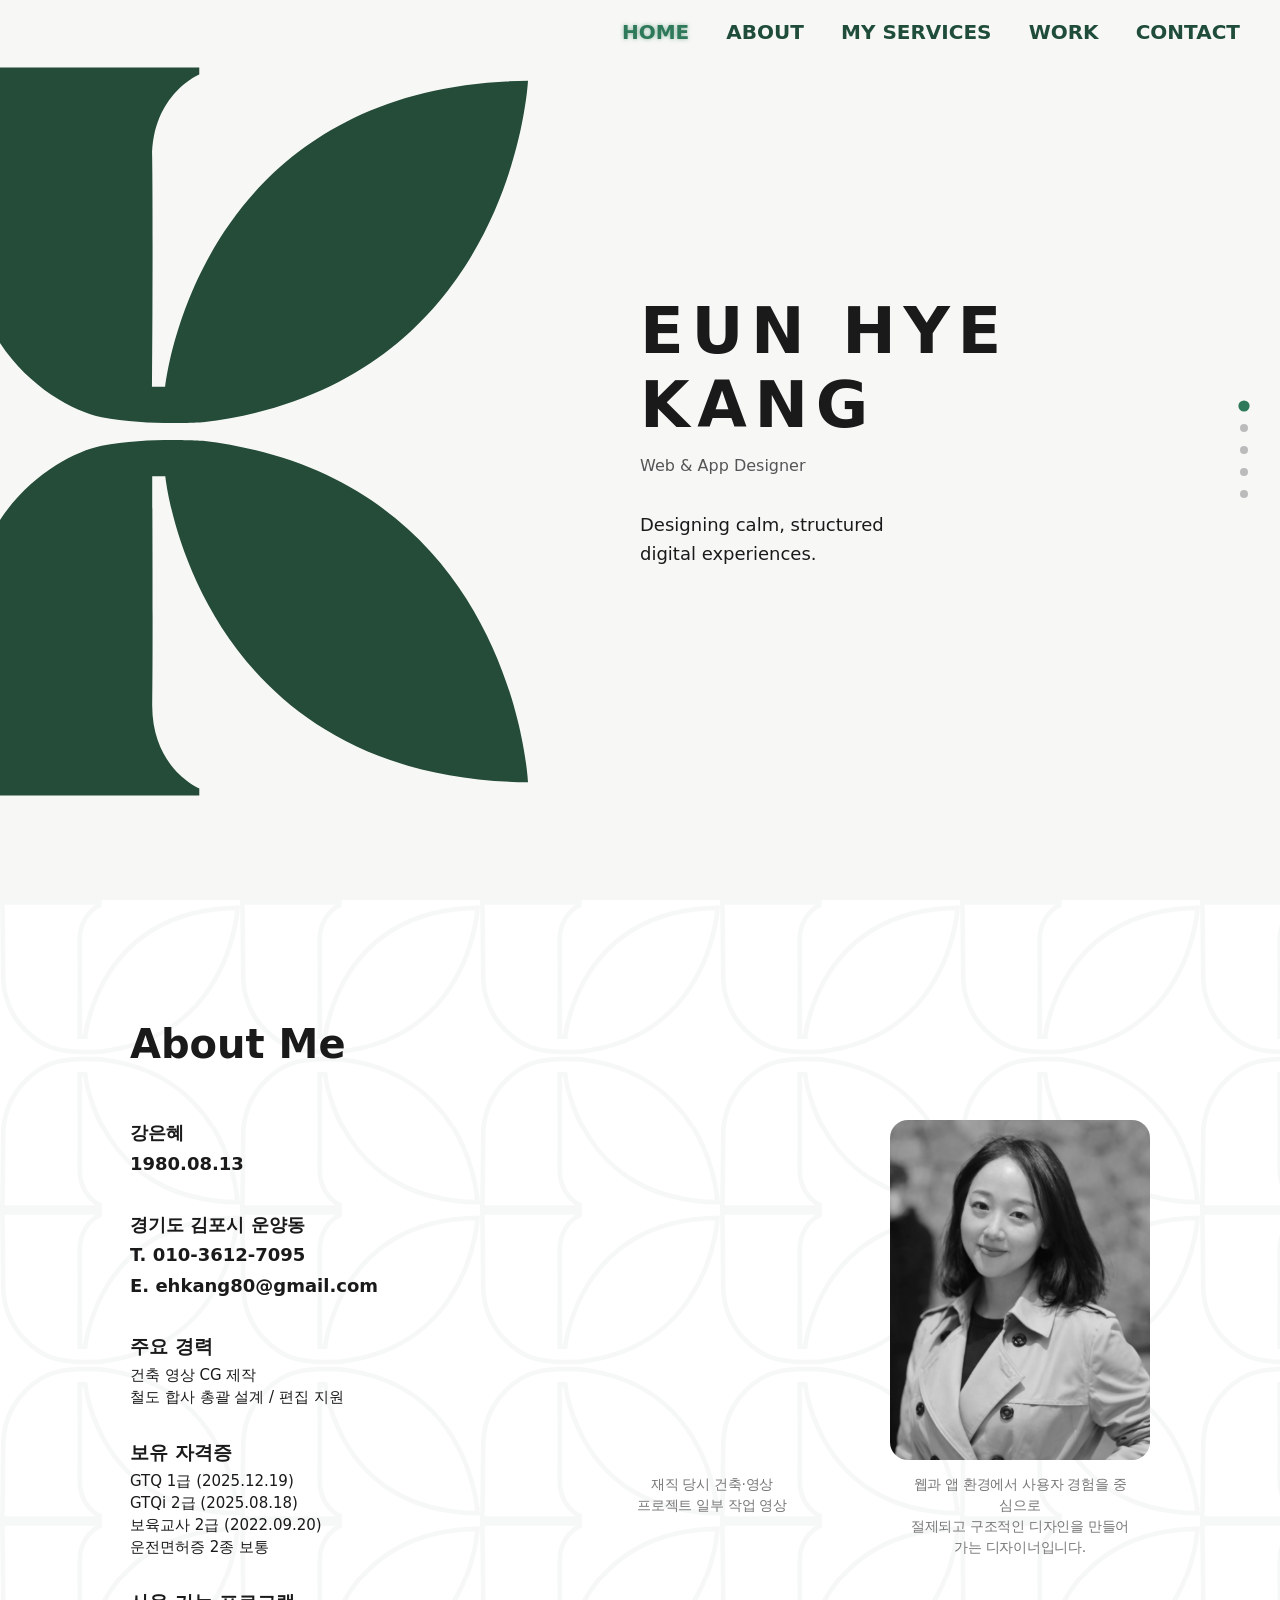
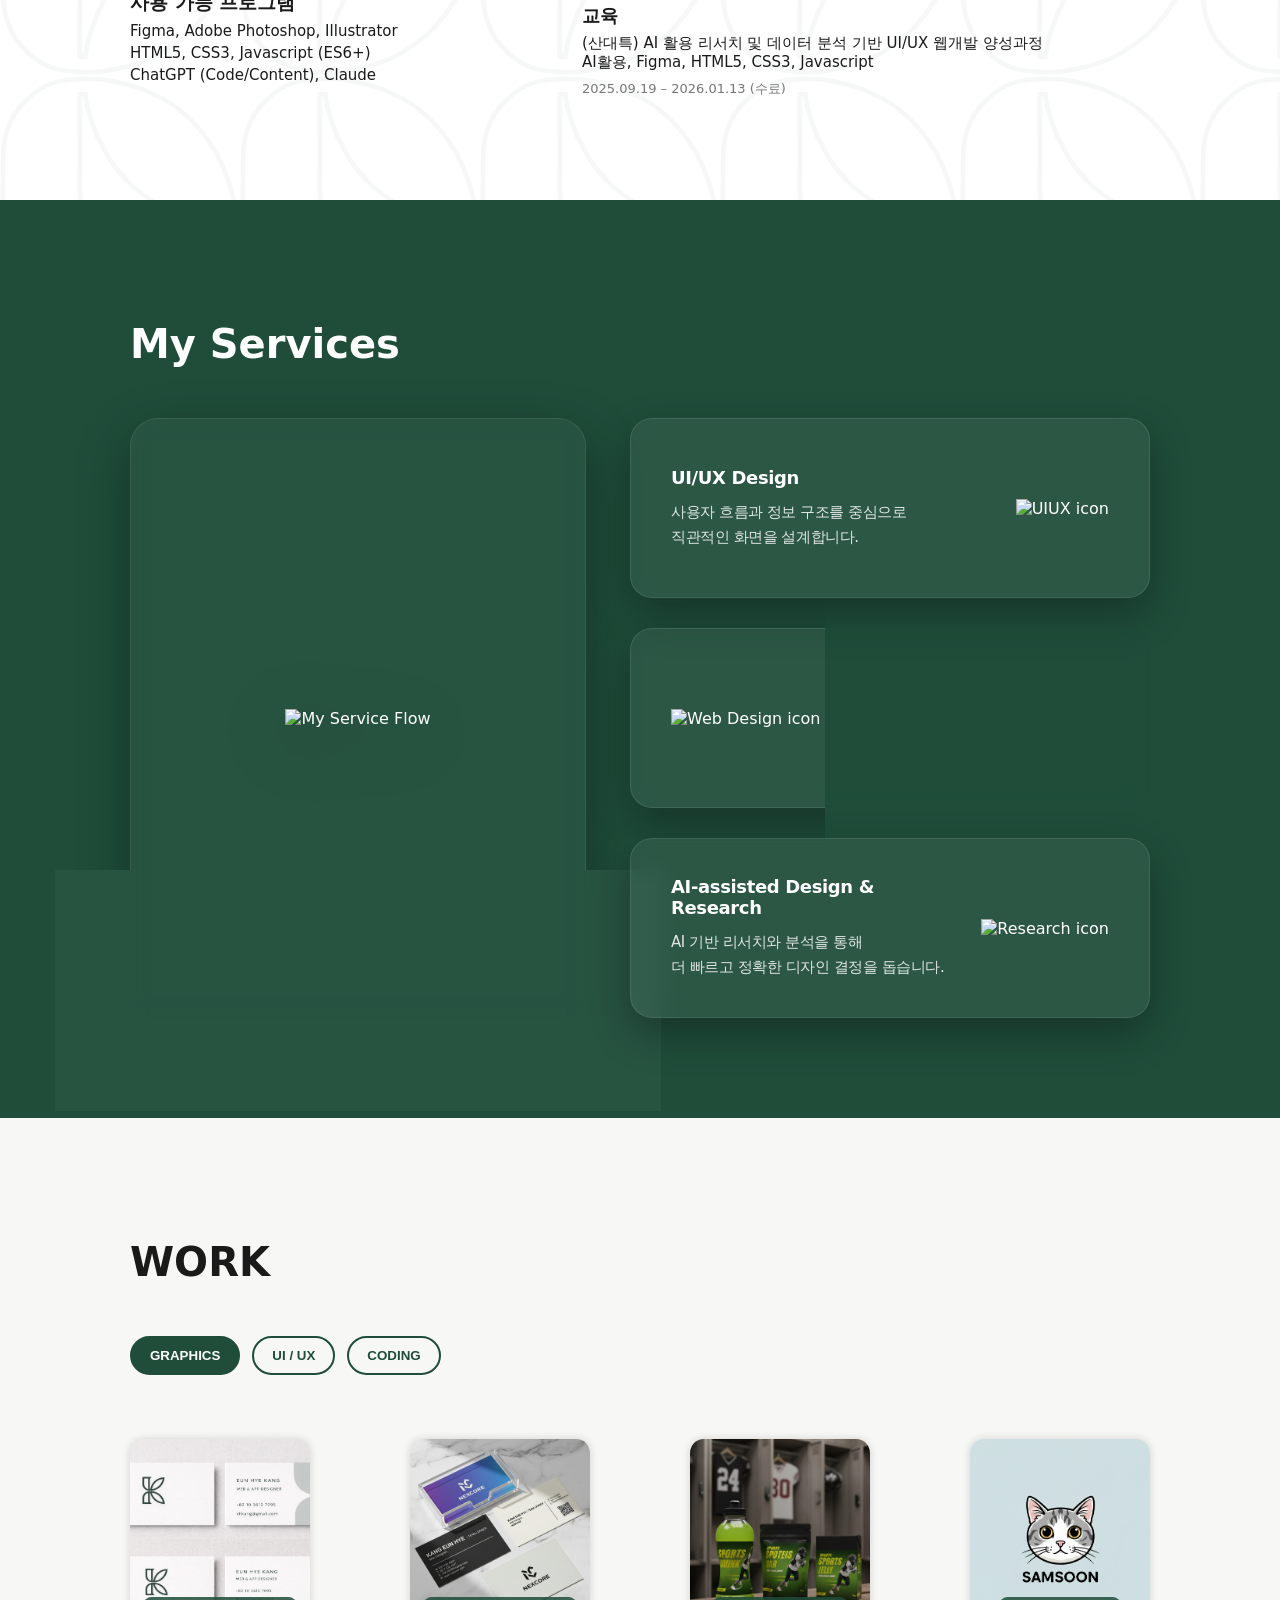
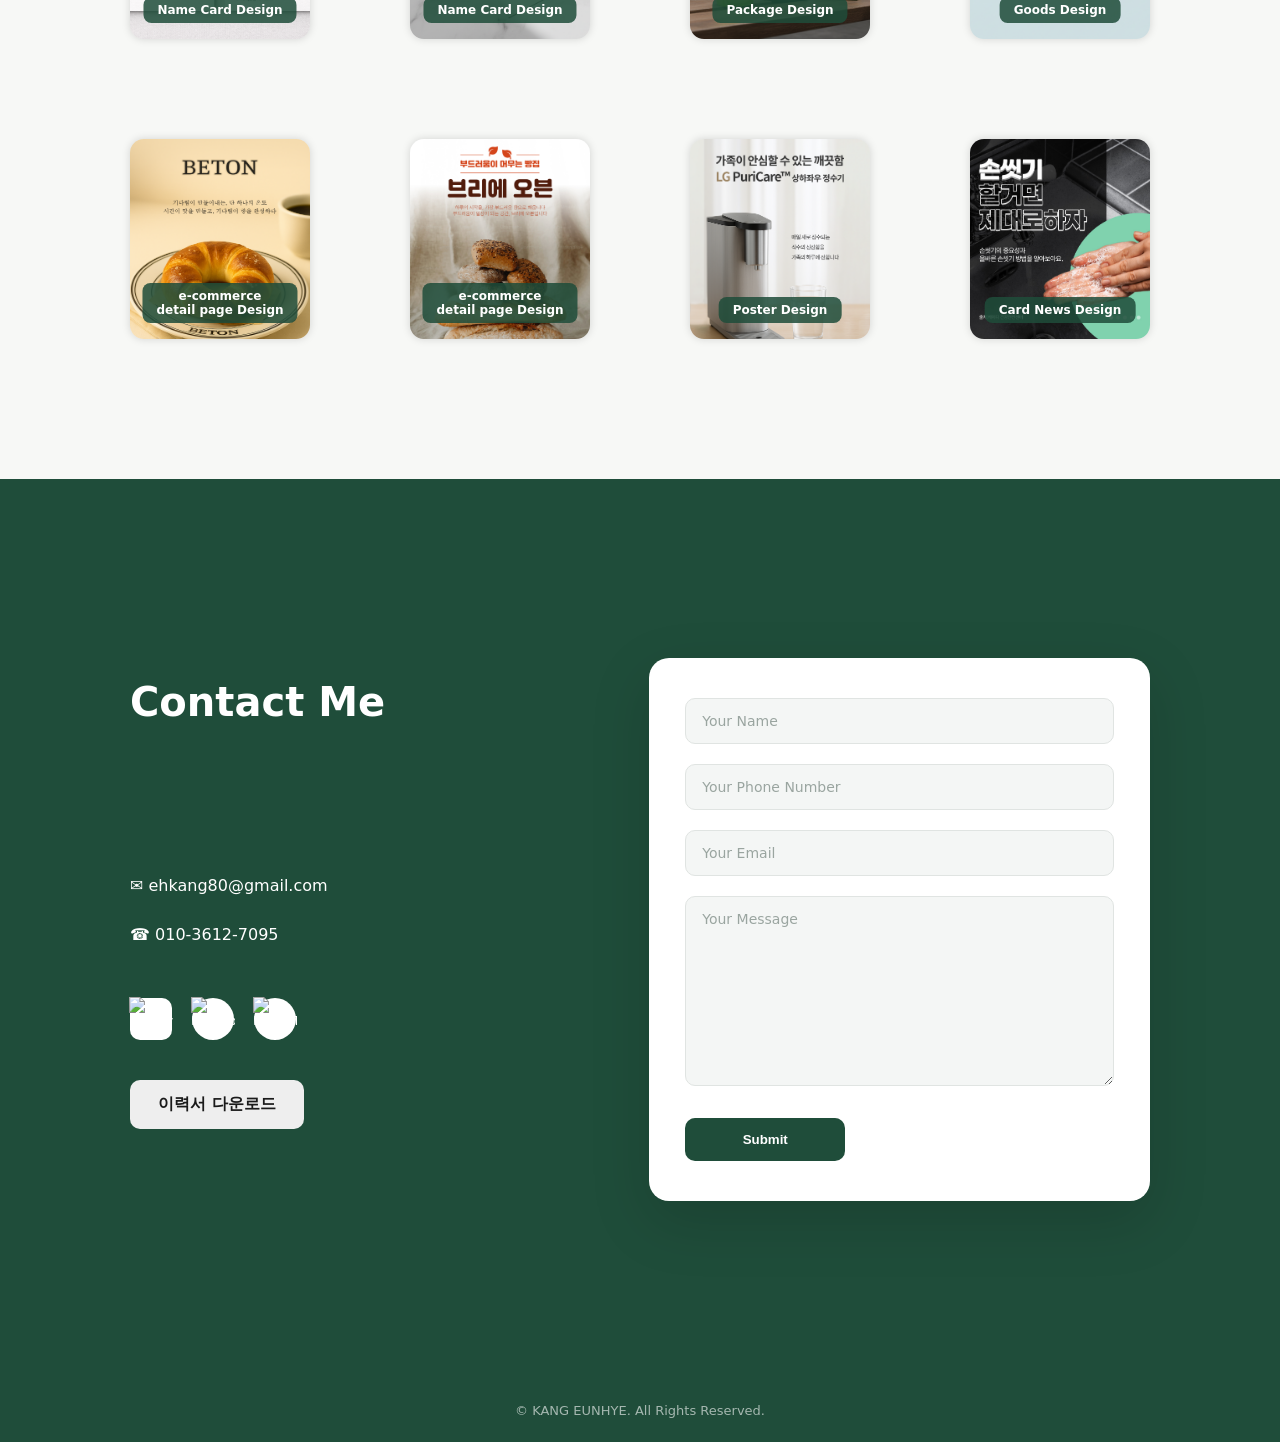
==== commit 68dbd25f: "Add files via upload" ====
--- a/index.html
+++ b/index.html
@@ -105,84 +105,121 @@
     <!-- 오른쪽 : 영상 + 사진 -->
     <div class="about-visual">
 
-  <!-- VIDEO -->
-  <div class="about-video-wrap">
-    <div class="about-video">
-      <video src="./videos/kang-portfolio.mp4"
-             muted autoplay loop playsinline></video>
-    </div>
-    <p class="about-desc">
-      재직 당시 건축·영상 <br>프로젝트 일부 작업 영상
+  <!-- 🔥 가로 묶음 -->
+  <div class="about-media-row">
+
+    <!-- VIDEO -->
+    <div class="about-video-wrap">
+      <div class="about-video">
+        <video src="./videos/kang-portfolio.mp4"
+               muted autoplay loop playsinline></video>
+      </div>
+      <p class="about-desc">
+        재직 당시 건축·영상 <br>프로젝트 일부 작업 영상
+      </p>
+    </div>
+
+    <!-- PHOTO -->
+    <div class="about-photo-wrap">
+      <div class="about-photo">
+        <img src="./images/kang.png" alt="Eunhye Kang">
+      </div>
+      <p class="about-desc">
+        웹과 앱 환경에서 사용자 경험을 중심으로<br>
+        절제되고 구조적인 디자인을 만들어가는 디자이너입니다.
+      </p>
+    </div>
+
+  </div>
+
+  <!-- EDUCATION (아래 줄) -->
+  <div class="about-education">
+    <h3>교육</h3>
+    <p>
+      (산대특) AI 활용 리서치 및 데이터 분석 기반 UI/UX 웹개발 양성과정<br>
+      AI활용, Figma, HTML5, CSS3, Javascript
+      <span>2025.09.19 – 2026.01.13 (수료)</span>
     </p>
   </div>
 
-  <!-- PHOTO -->
-  <div class="about-photo-wrap">
-    <div class="about-photo">
-      <img src="./images/kang.png" alt="Eunhye Kang">
-    </div>
-    <p class="about-desc">
-      웹과 앱 환경에서 사용자 경험을 중심으로<br>
-      절제되고 구조적인 디자인을 만들어가는 디자이너입니다.
+</div>
+
+
+</section>
+
+
+
+
+
+<!-- =====================
+  MY SERVICES
+===================== -->
+<section id="services" class="section services dark">
+  <div class="inner">
+
+    <h2 class="section-title">My Services</h2>
+
+    <div class="services-grid">
+
+      <!-- ✅ LEFT: FLOW IMAGE -->
+      <div class="services-visual">
+        <img src="./images/services-flow2.png" alt="My Service Flow" class="services-flow-img">
+      </div>
+
+
+      <!-- ✅ RIGHT: SERVICE CARDS -->
+      <div class="services-cards">
+
+        
+        <div class="service-card">
+  <div class="service-text">
+    <h3>UI/UX Design</h3>
+    <p>
+      사용자 흐름과 정보 구조를 중심으로<br>
+      직관적인 화면을 설계합니다.
     </p>
   </div>
 
-  <!-- EDUCATION -->
-  <div class="about-education">
-  <h3>교육</h3>
-  <p>
-    (산대특) AI 활용 리서치 및 데이터 분석 기반 UI/UX 웹개발 양성과정<br>
-    AI활용, Figma, HTML5, CSS3, Javascript
-    <span>2025.09.19 – 2026.01.13 (수료)</span>
-  </p>
-</div>
-
-
-</div>
-
+  <div class="service-image">
+    <img src="./images/service-card_01.png" alt="UIUX icon">
+  </div>
+</div>
+
+
+<div class="service-card  reverse">
+  <div class="service-text">
+    <h3>Web Design & Publishing</h3>
+    <p>
+      반응형 웹 디자인부터<br>
+            HTML/CSS/JS 구현까지 진행합니다.
+    </p>
+  </div>
+
+  <div class="service-image">
+    <img src="./images/service-card_02.png" alt="Web Design icon">
+  </div>
+</div>
+
+<div class="service-card">
+  <div class="service-text">
+    <h3>AI-assisted Design & Research</h3>
+    <p>
+      AI 기반 리서치와 분석을 통해<br>
+            더 빠르고 정확한 디자인 결정을 돕습니다.
+    </p>
+  </div>
+
+  <div class="service-image">
+    <img src="./images/service-card_03.png" alt="Research icon">
+  </div>
+</div>
+
+
+    </div>
+  </div>
 </section>
 
 
-
-
-
-<!-- =====================
-  MY SERVICES
-===================== -->
-<section id="services" class="section services">
-  <div class="services-inner">
-
-    <h2 class="section-title">My Services</h2>
-
-    <div class="services-grid">
-
-      <div class="service-card">
-        <h3>UI/UX Design</h3>
-        <p>
-          사용자 흐름과 정보 구조를 중심으로<br>
-          직관적인 화면을 설계합니다.
-        </p>
-      </div>
-
-      <div class="service-card">
-        <h3>Web Design & Publishing</h3>
-        <p>
-          반응형 웹 디자인부터<br>
-          HTML/CSS/JS 구현까지 진행합니다.
-        </p>
-      </div>
-
-      <div class="service-card">
-        <h3>AI-assisted Design & Research</h3>
-        <p>
-          AI 기반 리서치와 분석을 통해<br>
-          더 빠르고 정확한 디자인 결정을 돕습니다.
-        </p>
-      </div>
-
-    </div>
-  </div>
-</section>
 
 
 
@@ -209,35 +246,105 @@
     <div class="portfolio-grid active" data-category="graphics">
 
   <div class="portfolio-item"
-     data-title="name card Design"
-     data-image="./images/graphics_0101.png">
+     data-title="Name Card Design"
+     data-image="./images/graphics_0101.png"
+     data-desc="디자이너의 이름(K)을 심볼화하여 브랜드 아이덴티티를 명확히 구축한 미니멀 명함 디자인입니다.
+    <br>신뢰를 상징하는 화이트와 그린 컬러를 활용해 브랜드의 일관된 이미지를 시각적으로 표현했습니다.">
   <img src="./images/graphics_01.png" alt="graphics_01">
   <span class="portfolio-label">Name Card Design</span>
 </div>
 
 <div class="portfolio-item"
-     data-title="name card Design"
-     data-image="./images/graphics_0101.png">
-  <img src="./images/graphics_02.png" alt="graphics_01">
+     data-title="Name Card Design"
+     data-image="./images/graphics_0202.png"
+     data-desc="기업의 핵심 가치를 담은 'NEXCORE' 로고를 중심으로 설계된 명함 디자인입니다. 
+     <br>세련된 블랙과 화이트의 대비, 그리고 강렬한 블루 그라데이션 컬러를 통해 혁신적이고 전문적인 브랜드 이미지를 구축했습니다.">
+  <img src="./images/graphics_02.png" alt="Graphics 2">
   <span class="portfolio-label">Name Card Design</span>
 </div>
 
-  <div class="portfolio-item"
-       data-title="Poster Design"
-       data-image="./images/graphics_02.jpg">
-    <img src="./images/graphics_02.jpg" alt="Graphics 2">
-    <span class="portfolio-label">Poster</span>
-  </div>
-
-  <div class="portfolio-item"
-       data-title="Editorial Layout"
-       data-image="./images/graphics_03.jpg">
-    <img src="./images/graphics_03.jpg" alt="Graphics 3">
-    <span class="portfolio-label">Editorial</span>
-  </div>
-
-  <!-- 나머지도 같은 패턴으로 -->
-</div>
+<div class="portfolio-item"
+     data-title="Package Design"
+     data-image="./images/graphics_0707.png"
+     data-desc="수업시간에 제작한 스포츠 패키지 디자인 시안을 바탕으로, 
+    <br>AI 기술을 활용하여 실제 제품이 출시된 것과 같은 정교한 3D 목업을 진행하였습니다.
+     <br>특히 락커룸이라는 구체적인 상황을 배경으로 설정하여, 제품이 타겟 소비자에게 전달할 현장감과 브랜드 이미지를 사실적으로 구현해 보았습니다.">
+  <img src="./images/graphics_07.png" alt="Graphics 3">
+  <span class="portfolio-label">Package Design</span>
+</div>
+
+<div class="portfolio-item"
+     data-title="Goods Design"
+     data-image="./images/graphics_0303.png"
+     data-desc="반려묘의 특징을 친근한 캐릭터로 심볼화하여 브랜드 아이덴티티를 구축한 디자인입니다.
+     <br>로고의 가독성과 캐릭터의 시각적 포인트를 균형 있게 배치하여, 
+     <br>제품화 시 브랜드의 통일성을 유지하면서도 소장 가치를 자극하는 감각적인 무드를 완성했습니다.">
+  <img src="./images/graphics_03.png" alt="Graphics 4">
+  <span class="portfolio-label">Goods Design</span>
+</div>
+
+<div class="portfolio-item"
+     data-title="e-commerce detail page Design"
+     data-image="./images/graphics_0505.png"
+     data-desc="AI 알고리즘으로 산출한 정교한 자간과 행간을 적용해 시각적 가독성과 현대적인 조형미를 구현하는 동시에, 
+     <br>따뜻한 베이지·브라운 팔레트와 조명 대비로 소금빵의 바삭한 질감을 극대화하여 시각만으로도 제품의 풍미가 느껴지도록 연출했습니다.">
+  <img src="./images/graphics_05.png" alt="Graphics 5">
+  <span class="portfolio-label">e-commerce<br>detail page Design</span>
+</div>
+
+<div class="portfolio-item"
+     data-title="e-commerce detail page Design"
+     data-image="./images/graphics_0606.jpg"
+     data-desc="AI 알고리즘 기반의 소비자 구매 패턴 데이터를 분석하여 브랜드의 네이밍부터 고유의 무드를 정교하게 구축하고, 
+     <br>마케팅 문구와 비주얼 요소가 유기적으로 연결되는 레이아웃을 통해 고객의 구매 여정을 자연스럽게 유도했습니다.">
+  <img src="./images/graphics_06.jpg" alt="Graphics 6">
+  <span class="portfolio-label">e-commerce<br>detail page Design</span>
+</div>
+
+<div class="portfolio-item"
+     data-title="Poster Design"
+     data-image="./images/graphics_0404.png"
+     data-desc="인공지능의 정교한 데이터 분석을 통해 '깨끗함'이 주는 본연의 감성적 가치(안심, 신선함, 투명함 등)를 추출하고,
+     <br>이를 미니멀한 레이아웃과 서정적인 색감으로 시각화했습니다. AI의 지능과 디자이너의 감성이 조화를 이루어,
+     <br>브랜드 메시지가 고객의 마음속에 깊이 각인될 수 있도록 기획되었습니다.">
+  <img src="./images/graphics_04.png" alt="Graphics 7">
+  <span class="portfolio-label">Poster Design</span>
+  </div>
+  
+<div class="portfolio-item"
+     data-title="Card News Design"
+     data-image="./images/graphics_0909.jpg"
+     data-desc="자칫 지루하게 느껴질 수 있는 위생 수칙 정보를 다크 모드 기반의 현대적인 감각으로 재해석하여 시각적 몰입감을 높였습니다. 
+     <br> 핵심 메시지가 한눈에 들어오도록 가독성 위주의 디자인 전략을 사용해 정보 전달의 효율성을 극대화했습니다.">
+  <img src="./images/graphics_09.jpg" alt="Graphics 8">
+  <span class="portfolio-label">Card News Design</span>
+</div>
+
+</div>
+
+<!-- =====================
+     MODAL (Portfolio Popup)
+===================== -->
+<div class="modal" aria-hidden="true">
+  <div class="modal-overlay">
+
+    <div class="modal-content" role="dialog" aria-modal="true">
+
+      <div class="modal-header">
+        <h3 id="modal-title">Portfolio</h3>
+        <button class="modal-close" aria-label="Close">×</button>
+      </div>
+
+      <img id="modal-image" src="" alt="">
+      <p class="modal-desc"></p>
+
+    </div>
+
+  </div>
+</div>
+
+
+
 
     <!-- UI/UX -->
     <div class="portfolio-grid" data-category="uiux">
@@ -268,75 +375,69 @@
 
 
 
-<!-- =====================
-     MODAL (Portfolio Popup)
-===================== -->
-<div class="modal" aria-hidden="true">
-  <div class="modal-overlay"></div>
-
-  <div class="modal-content" role="dialog" aria-modal="true">
-    <button class="modal-close" aria-label="Close">&times;</button>
-
-    <h3 id="modal-title">Portfolio</h3>
-
-    <!-- ⭐ 추가되는 부분 -->
-    <img id="modal-image" src="" alt="">
-
-    <p class="modal-desc">
-      여기에 포트폴리오 상세 내용이 들어갑니다.
-    </p>
-  </div>
-</div>
-
-
 
 
 
 <!-- =====================
   contact
 ===================== -->
-<section id="contact" class="section contact contact-dark">
-
-  <div class="contact-card">
-
-    <div class="contact-bg-symbol">
-      <img src="./images/kang_logo_01.svg" alt="">
-    </div>
-
-    <div class="contact-inner">
-
+<section id="contact" class="section contact-section">
+  <div class="contact-inner">
+
+    <!-- LEFT -->
+    <div class="contact-info">
       <h2 class="section-title">Contact Me</h2>
 
-      <p class="contact-intro">
-        함께 고민하며 완성하는 디자인에 기여하고 싶습니다.
-      </p>
-
-      <ul class="contact-info">
-        <li>
-          <span class="label">Name</span>
-          <span class="value">강은혜</span>
-        </li>
-        <li>
-          <span class="label">Phone</span>
-          <span class="value">010-3612-7095</span>
-        </li>
-        <li>
-          <span class="label">Email</span>
-          <span class="value">ehkang80@gmail.com</span>
-        </li>
+      <ul class="contact-list">
+        <li>✉ ehkang80@gmail.com</li>
+        <li>☎ 010-3612-7095</li>
       </ul>
 
-      <a href="mailto:ehkang80@gmail.com" class="contact-btn">
-        이메일 보내기
+      <div class="contact-social">
+  <a href="https://www.instagram.com/g9101562"
+     class="social-instagram"
+     target="_blank"
+     aria-label="Instagram">
+    <img src="./images/icons_instagram.png" alt="Instagram">
+  </a>
+  <a href="https://www.facebook.com/g9101562" target="_blank" aria-label="Facebook">
+    <img src="./images/icons_facebook.png" alt="Facebook">
+  </a>
+  <a href="https://open.kakao.com/o/sgMvgebi" target="_blank" aria-label="KakaoTalk">
+    <img src="./images/icons_kakao.png" alt="KakaoTalk">
+  </a>
+</div>
+
+
+      <a href="./resume.pdf" class="btn-download">
+        이력서 다운로드
       </a>
-    </div>
-  </div>
-
-  <p class="contact-footer">
-    KANG EUNHYE © All Rights Reserved
-  </p>
-
+      <!-- <p>
+        Thank you for visiting my portfolio!
+      </p> -->
+    </div>
+
+    <!-- RIGHT -->
+    <form class="contact-form" id="contactForm">
+  <input type="text" name="name" placeholder="Your Name" required>
+  <input type="text" name="phone" placeholder="Your Phone Number" required>
+  <input type="email" name="email" placeholder="Your Email" required>
+  <textarea name="message" placeholder="Your Message" rows="10" required></textarea>
+  <button type="submit" class="btn-submit">Submit</button>
+</form>
+
+
+  </div>
+
+  
 </section>
+
+
+<footer class="site-footer">
+  <p>© KANG EUNHYE. All Rights Reserved.</p>
+</footer>
+
+
 
 
 
--- a/css/style.css
+++ b/css/style.css
@@ -18,6 +18,8 @@
 }
 
 li{list-style: none;}
+
+
 
 /* =====================
    HEADER
@@ -169,7 +171,7 @@
 /* 전체 영역 */
 .about-pattern {
   position: relative;
-  padding: 180px 0;
+  padding: 100px 0;
   background: #fff;
   overflow: hidden;
 }
@@ -241,11 +243,16 @@
 /* 오른쪽 영상/이미지 */
 .about-visual {
   display: flex;
-  gap: 60px;
+  flex-direction: column;
+  gap: 72px;   /* ⭐ video+photo ↔ education 간격 */
+  
+}
+
+.about-media-row {
+  display: flex;
+  gap: 48px;
   align-items: flex-start;
-  flex-wrap: wrap;   /* ⭐ 핵심 */
-}
-
+}
 
 
 /* 카드 + 캡션 wrapper */
@@ -295,15 +302,16 @@
 
 /* 교육 블록 전체 */
 .about-education {
-  /* margin-top: 32px; */
-  max-width: 400px;          
+  margin-top: -26px;
+  max-width: 600px;          
   text-align: center;
   flex-basis: 100%;   /* ⭐ 핵심 */
 }
 
 /* 제목 높이: 왼쪽 '사용 가능 프로그램'과 동일 */
 .about-education h3 {
-  margin: 0 0 8px;
+  margin-top: 0;
+  margin-bottom: 6px;
   font-size: 18px;            /* 기존 h3와 자연스럽게 맞춤 */
   font-weight: 700;
   text-align: left;
@@ -327,44 +335,129 @@
 
 
 
-/* =====================
-   MY SERVICES
-===================== */
-
-.services {
-  background: #f7f8f6;
-  padding: 160px 0;
-}
-
-.services-inner {
-  max-width: 1100px;
+/* =========================
+   My Services (Dark Section)
+========================= */
+
+.services.dark{
+  background: radial-gradient(circle at 20% 10%, rgba(31,77,58,0.35), transparent 55%),
+              radial-gradient(circle at 80% 40%, rgba(31,77,58,0.22), transparent 60%),
+              #1F4D3A;
+  padding: 100px 0;
+  color: #fff;
+}
+
+
+.services .inner{
+  max-width: 1400px;
   margin: 0 auto;
   padding: 0 40px;
 }
 
+/* title */
+.services .section-title{
+  color: #fff;
+}
+
+
+/* grid layout */
+/* ✅ 구조용 (항상 필요) */
 .services-grid {
   display: grid;
-  grid-template-columns: repeat(3, 1fr);
-  gap: 40px;
-}
-
-.service-card {
-  background: #fff;
-  border-radius: 20px;
-  padding: 40px 32px;
-}
-
-.service-card h3 {
+  align-items: start;
+  gap: 44px;
+}
+
+
+
+/* LEFT: visual */
+.services-visual{
+  width: 100%;           /* ✔ grid가 폭 관리 */
+  height: 600px;
+  display: flex;
+  align-items: center;
+  justify-content: center;
+  border-radius: 28px;
+  background: rgba(255,255,255,0.04);
+  border: 1px solid rgba(255,255,255,0.08);
+  box-shadow: 0 18px 50px rgba(0,0,0,0.35);
+  backdrop-filter: blur(10px);
+}
+
+.services-flow-img{
+  max-height: 100%;      /* ✅ 이미지 크기 */
+  width: auto;
+  max-width: 100%;
+  display: block;
+  object-fit: contain;
+  filter: drop-shadow(0 14px 34px rgba(0,0,0,0.45));
+}
+
+/* RIGHT: cards */
+.services-cards{
+  display: flex;
+  flex-direction: column;
+  gap: 30px; /* 카드 간격 */
+}
+
+.service-card{
+  background: rgba(255,255,255,0.06);
+  border: 1px solid rgba(255,255,255,0.10);
+  border-radius: 22px;
+  padding: 12px 40px;
+  box-shadow: 0 16px 40px rgba(0,0,0,0.30);
+  backdrop-filter: blur(10px);
+  min-height: 180px;      /* ✅ 카드 최소 높이 고정 */
+
+/* 🔽 여기부터 추가 */
+  display: flex;
+  align-items: center;
+  justify-content: space-between;
+  gap: 24px;
+  /* 🔼 여기까지 */
+
+  transition: transform 0.25s ease, border-color 0.25s ease, background 0.25s ease;
+}
+
+/* 특정 카드만 좌우 반전 */
+.service-card.reverse {
+  flex-direction: row-reverse;
+}
+
+.service-text {
+  flex: 1;
+}
+
+.service-image {
+  flex-shrink: 0;
+}
+
+.service-image img {
+  width: 130px;
+  height: auto;
+}
+
+.service-card:hover{
+  transform: translateY(-6px);
+  border-color: rgba(0,198,167,0.45);
+  background: rgba(255,255,255,0.08);
+}
+
+.service-card h3{
+  margin: 0 0 12px;
   font-size: 18px;
   font-weight: 700;
-  margin-bottom: 16px;
-}
-
-.service-card p {
-  font-size: 14px;
-  line-height: 1.6;
-  color: #555;
-}
+  letter-spacing: -0.02em;
+}
+
+.service-card p{
+  margin: 0;
+  font-size: 15px;
+  letter-spacing: -0.03em;
+  line-height: 1.65;
+  color: rgba(255,255,255,0.85);
+}
+
 
 
 
@@ -375,7 +468,7 @@
 ===================== */
 /* WORK SECTION */
 .work-section {
-  padding: 80px 0 80px;
+  padding: 100px 0;
   background: #f7f8f6;
 }
 
@@ -402,7 +495,7 @@
 .category-btn {
   padding: 10px 18px;
   border-radius: 20px;
-  border: 1px solid #1F4D3A;
+  border: 2px solid #1F4D3A;
   background: transparent;
   color: #1F4D3A;
   font-weight: 600;
@@ -431,11 +524,13 @@
 .portfolio-item {
   position: relative;
   height: 200px;
+  /* border: 2px solid #2d7959; */
   border-radius: 14px;
   overflow: hidden;            /* 핵심 */
   cursor: pointer;
   background: #eee;
   transition: transform .25s ease, box-shadow .25s ease;
+  box-shadow: 0 0 8px rgba(8, 8, 8, 0.15);
 }
 
 .portfolio-item img {
@@ -459,14 +554,19 @@
 
 .portfolio-label {
   position: absolute;
-  left: 16px;
+  left: 50%;
   bottom: 16px;
+  transform: translateX(-50%);
+
   padding: 6px 14px;
   font-size: 12px;
   font-weight: 600;
   background: rgba(31, 77, 58, 0.85);
   color: #fff;
-  border-radius: 20px;
+  border-radius: 8px;
+
+  white-space: nowrap;   /* ✅ 줄바꿈 방지 */
+  text-align: center;    /* ✅ 중앙 정렬 */
 }
 
 
@@ -477,85 +577,191 @@
 /* =====================
    CONTACT (FINAL)
 ===================== */
-.contact {
-  min-height: 100vh;
-  background: #1F4D3A;
-  display: flex;
-  flex-direction: column; /* ⭐ 핵심 */
+/* CONTACT SECTION */
+.contact-section{
+  background: #1f4d3a;
+  padding: 100px 0;
+  color: #fff;
+  min-height: 100vh;                 /* 화면 높이 기준 */
+  display: flex;
+  align-items: center;               /* 세로 중앙 */
+}
+
+.contact-inner{
+  width: 100%;
+  max-width: 1200px;
+  margin: 0 auto;
+  padding: 0 40px;
+
+  display: grid;
+  grid-template-columns: 1fr 1.1fr;
+  gap: 64px;
+  position: relative;
+}
+
+
+.contact-inner > * {
+  position: relative;
+  z-index: 1;
+}
+
+/* LEFT */
+.contact-title{
+  font-size: 42px;
+  margin-bottom: 32px;
+}
+
+
+.contact-list{
+  display: flex;
+  flex-direction: column;
+  gap: 16px;   /* ⭐ 정보 간 간격 */
+  margin: 150px 0 40px;
+}
+
+.contact-list li{
+  display: flex;
+  align-items: center;
+  gap: 12px;
+  margin-bottom: 14px;
+  font-size: 16px;
+}
+
+.contact-list a{
+  color: #fff;
+  opacity: 0.9;
+}
+
+
+
+.contact-social{
+  display: flex;
+  gap: 14px;
+  margin-bottom: 36px;
+}
+
+.contact-social a{
+  width: 36px;
+  height: 36px;
+  border-radius: 50%;
+  background: rgba(255,255,255,0.12);
+  display: flex;
   align-items: center;
   justify-content: center;
-}
-
-.contact-card {
-  position: relative;
-  width: 100%;
-  max-width: clamp(330px, 80vw, 900px);
-  padding: clamp(48px, 6vw, 120px)
-           clamp(20px, 6vw, 80px);
-  background: #fff;
-  border-radius: 60px;
-  display: flex;
-  justify-content: center;
-}
-
-.contact-bg-symbol {
-  position: absolute;
-  inset: 0;
+  font-size: 13px;
+  color: #fff;
+}
+
+
+.contact-social {
+  display: flex;
+  gap: 20px;
+  margin: 32px 0 40px;
+}
+
+.contact-social a {
+  width: 42px;
+  height: 42px;
+  border-radius: 50%;
+  background: rgba(255,255,255,1);
   display: flex;
   align-items: center;
   justify-content: center;
-  pointer-events: none;
-}
-
-.contact-bg-symbol img {
-  width: 420px;
-  opacity: 0.04;
-}
-
-.contact-inner {
-  max-width: 520px;
+  transition: transform 0.25s ease, background 0.25s ease;
+}
+
+.contact-social a:hover {
+  background: rgba(255,255,255,0.22);
+  transform: translateY(-4px);
+}
+
+
+/* Instagram 전용 */
+.contact-social a.social-instagram {
+  width: 42px;
+  height: 42px;
+  border-radius: 10px;
+  background: rgba(255,255,255,1);
+  display: flex;
+  align-items: center;
+  justify-content: center;
+  transition: transform 0.25s ease, background 0.25s ease;
+}
+
+.contact-social a.social-instagram:hover {
+  background: rgba(255,255,255,0.22);
+  transform: translateY(-4px);
+}
+
+
+.contact-social img {
+  width: 44px;
+  height: 44px;
+  display: block;
+}
+
+
+
+.btn-download{
+  display: inline-block;
+  padding: 14px 28px;
+  border-radius: 10px;
+  background: #eee;
+  color: #1a1a1a;
+  font-weight: 600;
+  margin-bottom: 36px;
+}
+
+/* RIGHT : FORM */
+.contact-form{
+  background: #ffffff;               /* ✔ 하얀 박스 */
+  border-radius: 20px;
+  padding: 40px 36px;
+  box-shadow: 0 20px 60px rgba(0,0,0,0.15);
+
+  display: flex;
+  flex-direction: column;
+  gap: 20px;
+}
+
+.contact-form input,
+.contact-form textarea{
+  font-family: "Pretendard", system-ui, sans-serif; /* ⭐ 추가 */
+   background: #f4f6f5;               /* 연한 그레이 */
+  border: 1px solid #e0e4e2;
+  border-radius: 10px;
+  padding: 14px 16px;
+  font-size: 14px;
+  color: #1f4d3a;
+}
+
+.contact-form input::placeholder,
+.contact-form textarea::placeholder{
+  color:  #9aa5a0;
+}
+
+.btn-submit{
+  margin-top: 12px;
+  width: 160px;
+  padding: 14px 0;
+  border-radius: 10px;
+  border: none;
+  background: #1f4d3a;
+  color: #fff;
+  font-weight: 600;
+  cursor: pointer;
+}
+
+
+
+/* FOOTER */
+
+.site-footer {
+  background: #1f4d3a;          /* 메인 그린 */
+  color: rgba(255,255,255,0.6);
   text-align: center;
-  position: relative;
-}
-
-/* .contact h2 {
-  font-size: clamp(24px, 4vw, 40px);
-  margin-bottom: 16px;
-} */
-
-.contact-intro {
-  font-size: 15px;
-  line-height: 1.7;
-  margin-bottom: 40px;
-}
-
-.contact-info li {
-  display: flex;
-  justify-content: space-between;
-  padding: 20px 0;
-  border-bottom: 1px solid #e0e0e0;
-  font-size: 20px;
-  font-weight: 700;
-}
-
-.contact-btn {
-  margin-top: 32px;
-  display: inline-block;
-  padding: 14px 36px;
-  border-radius: 40px;
-  border: 3px solid #1F4D3A;
-  font-size: 14px;
-  color: #1F4D3A;
-}
-
-.contact-footer {
-  margin-top: 32px;
-  padding-bottom: 24px;
-
-  font-size: 12px;
-  color: rgba(255, 255, 255, 0.6);
-  text-align: center;
-  letter-spacing: 0.04em;
+  padding: 24px 16px;
+  font-size: 13px;
 }
 
 
@@ -635,7 +841,7 @@
 
   /* ABOUT */
   .about-pattern {
-    padding: 120px 0;
+    padding: 100px 0;
   }
 
   .about-flex {
@@ -675,8 +881,8 @@
   .about-video-wrap p,
   .about-photo-wrap p {
     margin-top: 10px;
-    font-size: 12px;
-    line-height: 1.4;
+    font-size: 13px;
+    line-height: 1.5;
     text-align: center;
   }
 
@@ -689,48 +895,116 @@
     font-size: 18px;        /* About h3와 동일 */
     font-weight: 700;
     margin-top: 24px;       /* 위 About 섹션 리듬 맞춤 */
-    margin-bottom: 8px;
+    /* margin-bottom: 8px; */
   }
 
 .about-education p {
-  font-size: 14px;
+  font-size: 13px;
 }
 
 .about-education span {
-  font-size: 12px;
-}
+  font-size: 13px;
+}
+
+.about-media-row {
+    gap: 8px;
+  }
+
+  .about-desc {
+    margin-top: 10px;
+  }
 
 /* MY SERVICES */
-.services {
-    padding: 120px 0;
-  }
-
-  .services-grid {
-    grid-template-columns: 1fr;
-    gap: 24px;
-  }
-
-  .service-card {
-    padding: 32px 24px;
-  }
-
+.services.dark{
+    padding: 90px 0;
+  }
+  .service-card{
+    padding: 22px 20px;
+    border-radius: 20px;
+  }
+  .service-card h3{
+    font-size: 16px;
+  }
+  .service-card p{
+    font-size: 12px;
+    letter-spacing: -0.08em;
+  }
+
+
+
+
+.services-visual{
+  border-radius: 28px;
+  padding: 22px;
+  background: rgba(255,255,255,0.04);
+  border: 1px solid rgba(255,255,255,0.08);
+  box-shadow: 0 18px 50px rgba(0,0,0,0.35);
+  backdrop-filter: blur(10px);
+
+  max-width: 520px;      /* ✅ PC 비율 고정 */
+}
+
+.services-flow-img{
+  width: 100%;
+  max-height: 300px;     /* ✅ 이미지 높이 제한 */
+  height: auto;
+  display: block;
+  object-fit: contain;
+}
+
+
+.services-visual {
+    width: 100%;
+    height: 300px;
+    display: flex;
+    justify-content: center;
+  }
+
+  .services-flow-img {
+    width: 100%;
+    max-width: 300px;   /* ✅ iPhone 13 mini 기준 */
+    height: auto;
+  }
+  
+.services-cards {
+    width: 100%;
+    max-width: 340px;    /* ✅ 카드 가독성 최적 */
+    margin: 0 auto;      /* 중앙 정렬 */
+    gap: 16px;
+  }
+.services-visual,
+  .services-cards {
+    width: 100%;
+    max-width: 340px;   /* ✅ 공통 기준 폭 */
+    margin: 0 auto;
+  }
+
+  
 
  /* =====================
  * WORK */
  /* ===================== */
   .portfolio-grid {
-    display: grid;
+    display: none;
     grid-template-columns: repeat(2, 1fr);
     gap: 16px;
   }
 
+  /* 활성화된 것만 보이기 */
+.portfolio-grid.active {
+  display: grid;
+}
+
   .portfolio-item {
-    width: 100%;
+    width: 90%;
+     height: 180px;          /* 카드 높이 고정 (PC와 통일) */
+     margin-bottom: 16px;
   }
 
   .portfolio-item img {
     width: 100%;
-    height: auto;
+    height: 100%;
+    object-fit: cover;      /* ✅ 박스 꽉 채움 */
     display: block;
     border-radius: 16px;
   }
@@ -741,6 +1015,22 @@
     font-size: 13px;
     text-align: center;
   }
+
+  .contact-section {
+    align-items: flex-start;   /* 중앙 정렬 해제 */
+    padding-top: 100px;        /* 위 여백 확보 */
+    padding-bottom: 100px;     /* 아래 여백 균형 */
+  }
+
+  .contact-inner {
+    grid-template-columns: 1fr; /* 1열 */
+    gap: 48px;                  /* 좌/우 → 상/하 간격 */
+  }
+
+  .contact-list{
+  margin: 50px 0 50px;
+}
+
 }
 
 
@@ -750,8 +1040,47 @@
 @media (min-width: 1024px) {
   .about-visual {
     position: relative;
-    margin-top: 100px;
-  }
+    margin-top: 120px;
+    height: 520px;       /* 기존 600px → 줄임 */
+  }
+
+   .services-grid{
+    grid-template-columns: 1fr minmax(440px, 520px);
+    gap: 44px;
+    align-items: start;
+    
+    
+  }
+
+  .services-visual{
+    padding: 18px;
+  }  
+
+  .section-title {
+  font-size: 40px;
+  font-weight: 700;
+  line-height: 1.2;
+
+
+   max-width: 1100px;
+    margin-left: auto;
+    margin-right: auto;
+
+    margin-top: 20px;   /* 섹션 시작 */
+    margin-bottom: 50px; /* 제목 ↔ 콘텐츠 */
+}
+
+.about-flex,
+.services .inner,
+.work-inner,
+.contact-inner {
+  max-width: 1100px;
+  margin-left: auto;
+  margin-right: auto;
+}
+
+
+
 }
 
 
@@ -762,8 +1091,8 @@
 
   /* HEADER */
   .main-nav a {
-    font-size: 13px;
-    margin-left: 10px;
+    font-size: 14px;
+    margin-left: 14px;
     letter-spacing: 0.02em;
   }
 
@@ -789,11 +1118,13 @@
   .about-text .about h3 {
     margin-top: 24px;
   }
-}
-
-
-/* =====================
-   MODAL
+
+  
+}
+
+
+/* =====================
+   MODAL (FIXED 1024)
 ===================== */
 .modal {
   position: fixed;
@@ -802,6 +1133,19 @@
   z-index: 1000;
 }
 
+.modal-header {
+  display: flex;
+  align-items: center;
+  justify-content: space-between;
+  margin-bottom: 24px;
+}
+
+#modal-title {
+  margin: 0;
+  font-size: 28px;
+  font-weight: 700;
+}
+
 .modal.open {
   display: block;
 }
@@ -809,42 +1153,59 @@
 .modal-overlay {
   position: absolute;
   inset: 0;
-  background: rgba(0,0,0,0.5);
+  background: rgba(0,0,0,0.55);
+
+  display: flex;                 /* ⭐ 핵심 */
+  align-items: center;           /* 세로 중앙 */
+  justify-content: center;       /* 가로 중앙 */
 }
 
 .modal-content {
-  position: relative;
+   position: relative;
+
+  width: 1024px;
+  height: 1024px;
+  max-width: calc(100vw - 80px);
+  max-height: calc(100vh - 80px);
+
+  padding: 40px;
   background: #fff;
-  max-width: 900px;
-  max-height: 85vh;
-  margin: 7vh auto;
-  padding: 40px;
   border-radius: 20px;
-  overflow-y: auto;
+
+  overflow-y: auto;              /* 내부 스크롤 */
 }
 
 .modal-close {
-  position: absolute;
-  top: 16px;
-  right: 20px;
-  font-size: 24px;
+  font-size: 28px;
+  font-weight: 700;
   background: none;
   border: none;
   cursor: pointer;
-}
-
+  line-height: 1;
+}
+
+/* 이미지 */
 #modal-image {
   width: 100%;
+  max-width: 760px;     /* ✅ 여기서 크기 조절 */
   height: auto;
-  max-height: 60vh;
   object-fit: contain;
+  display: block;
   border-radius: 16px;
-  margin: 24px 0;
-  display: block;
-}
-
+  margin: 0 auto 20px; /* ✅ 중앙 정렬 + data-desc와 20px */
+}
+
+/* 설명 */
 .modal-desc {
   font-size: 14px;
   line-height: 1.7;
   color: #555;
-}+}
+
+
+/* =====================
+   BODY SCROLL LOCK
+===================== */
+body.modal-open {
+  overflow: hidden;
+}
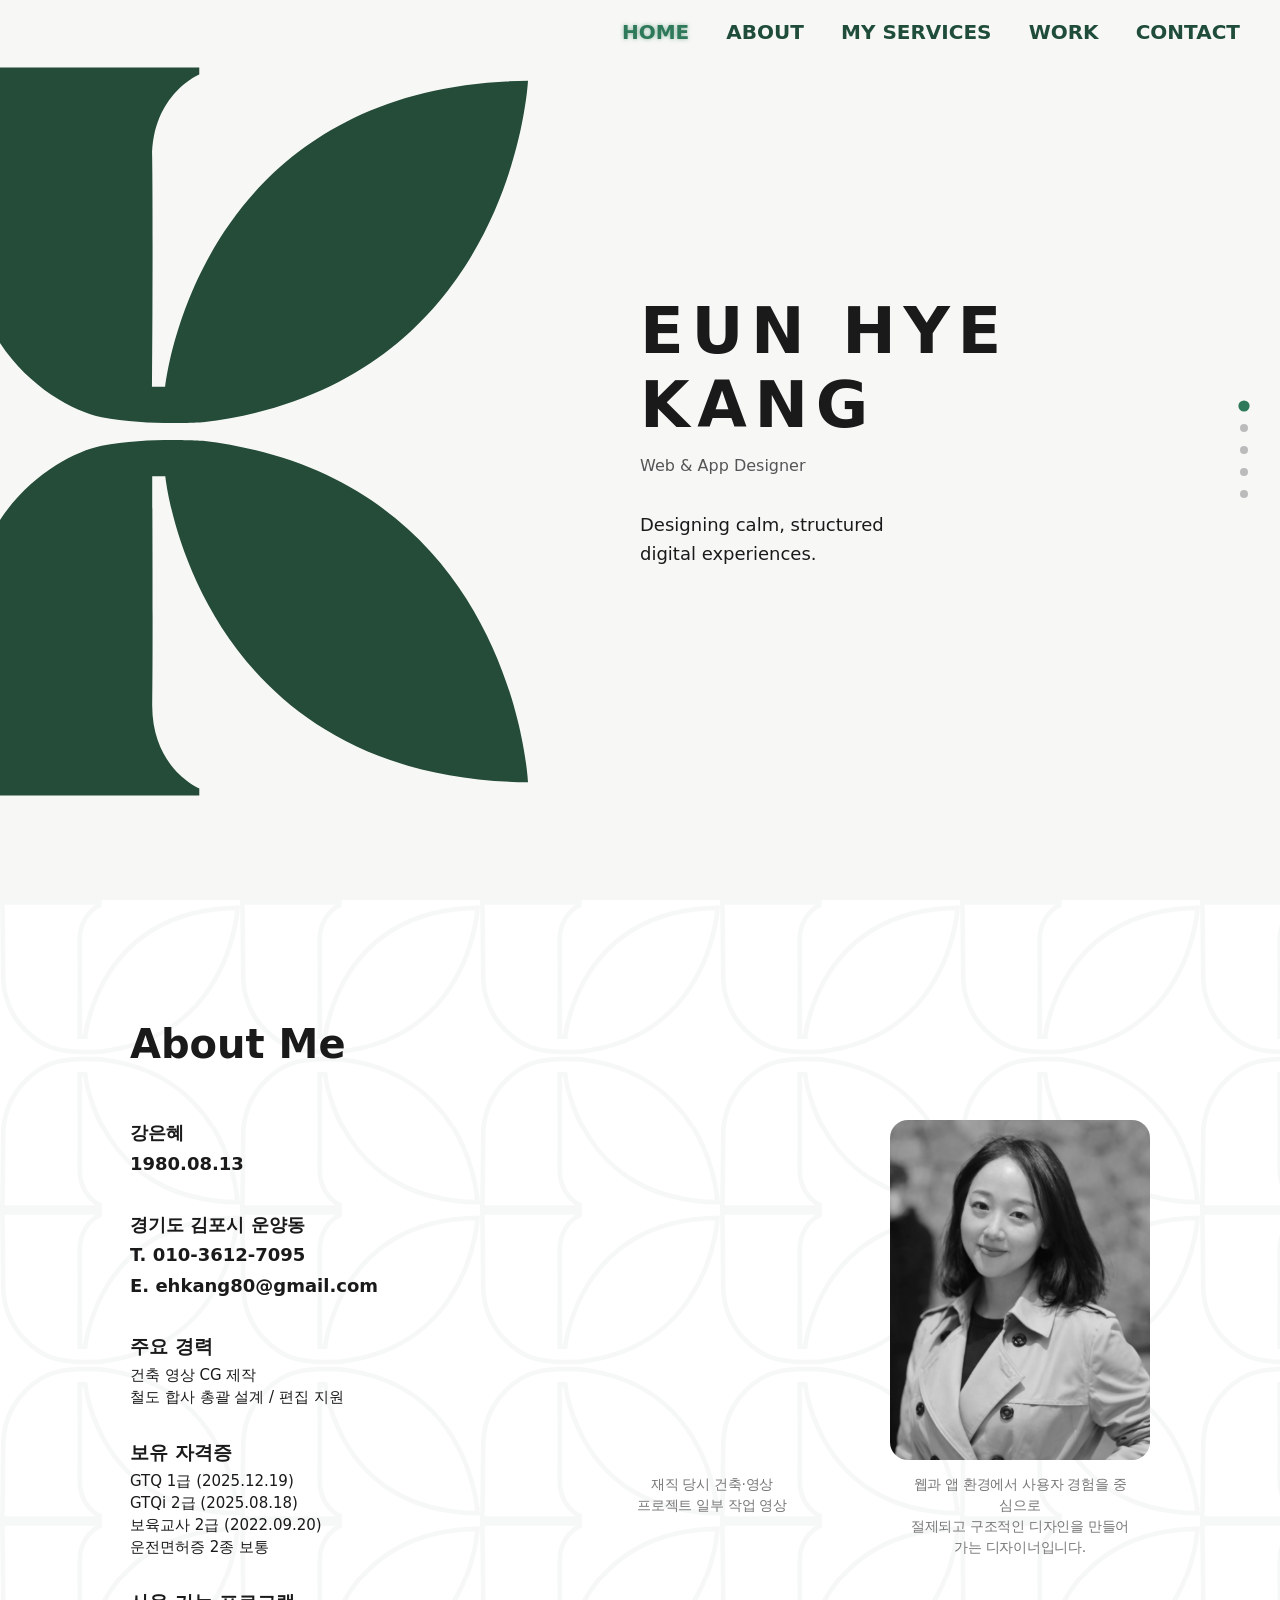
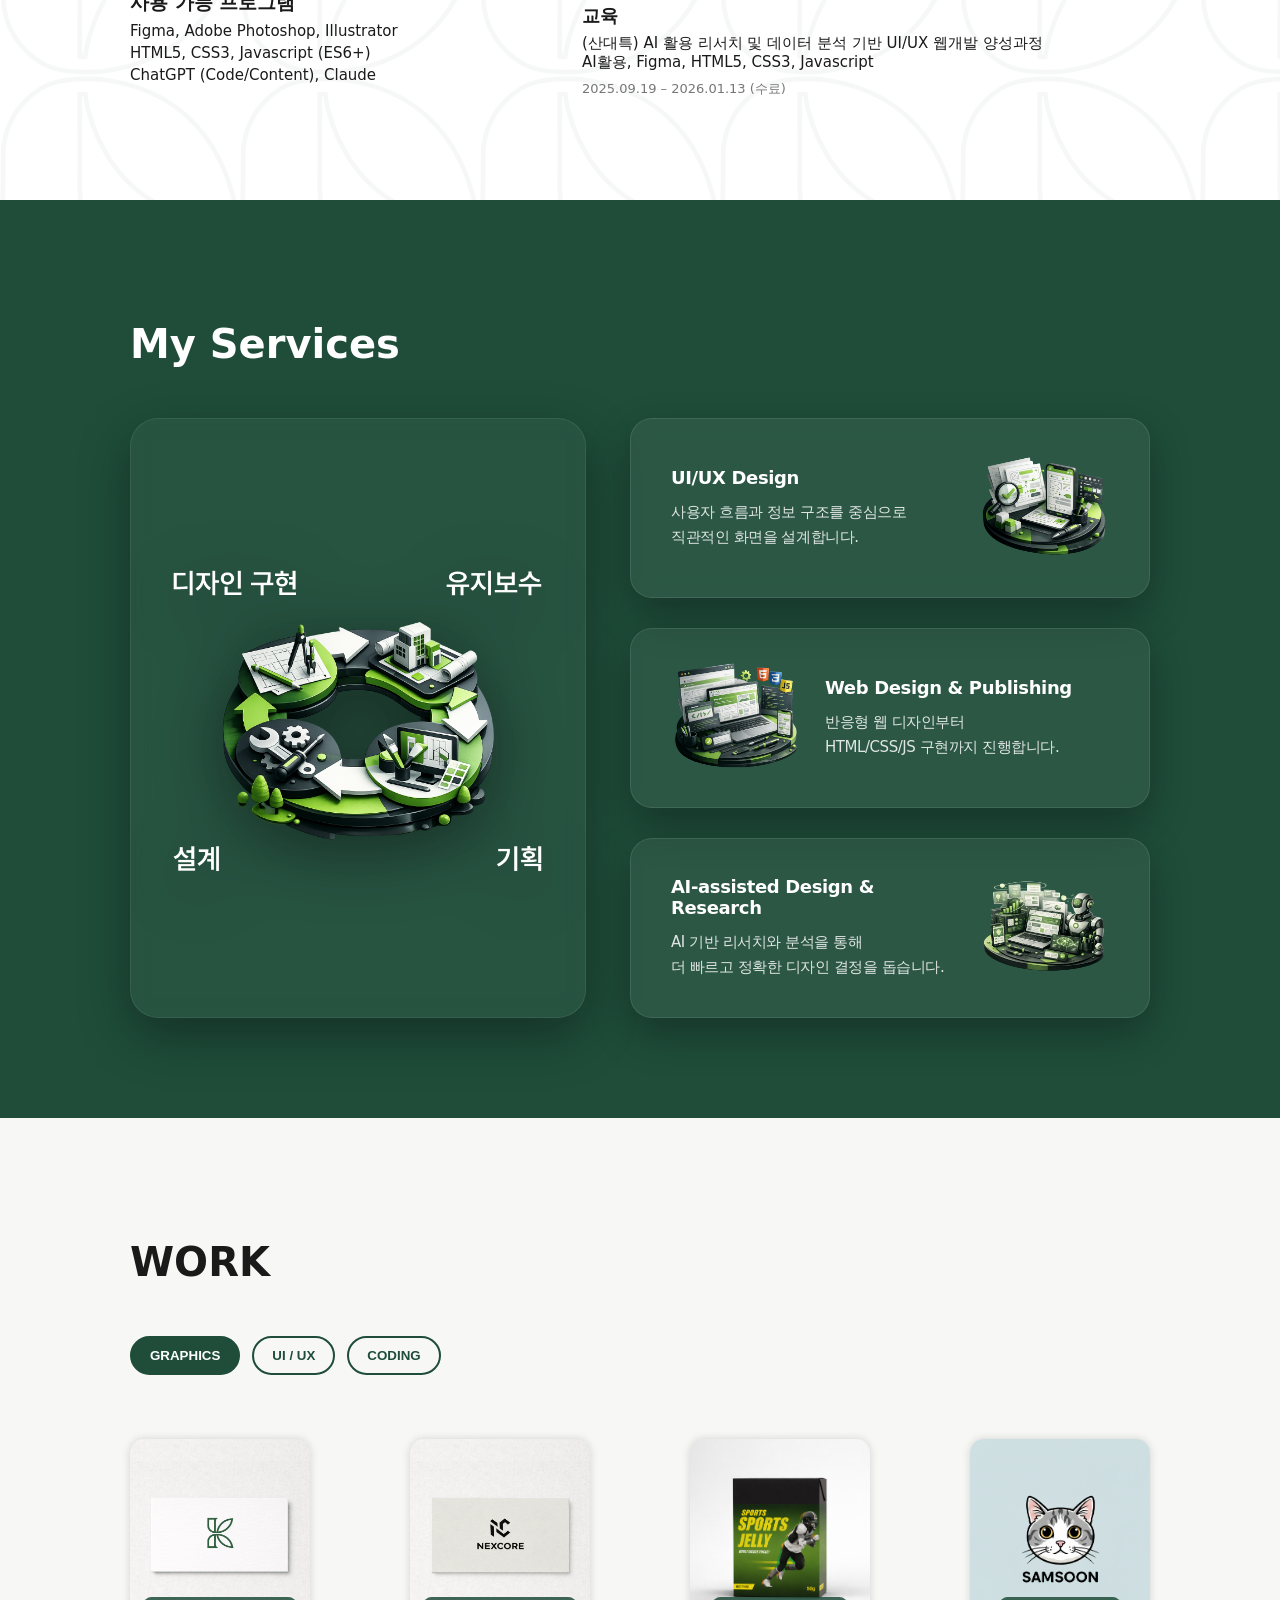
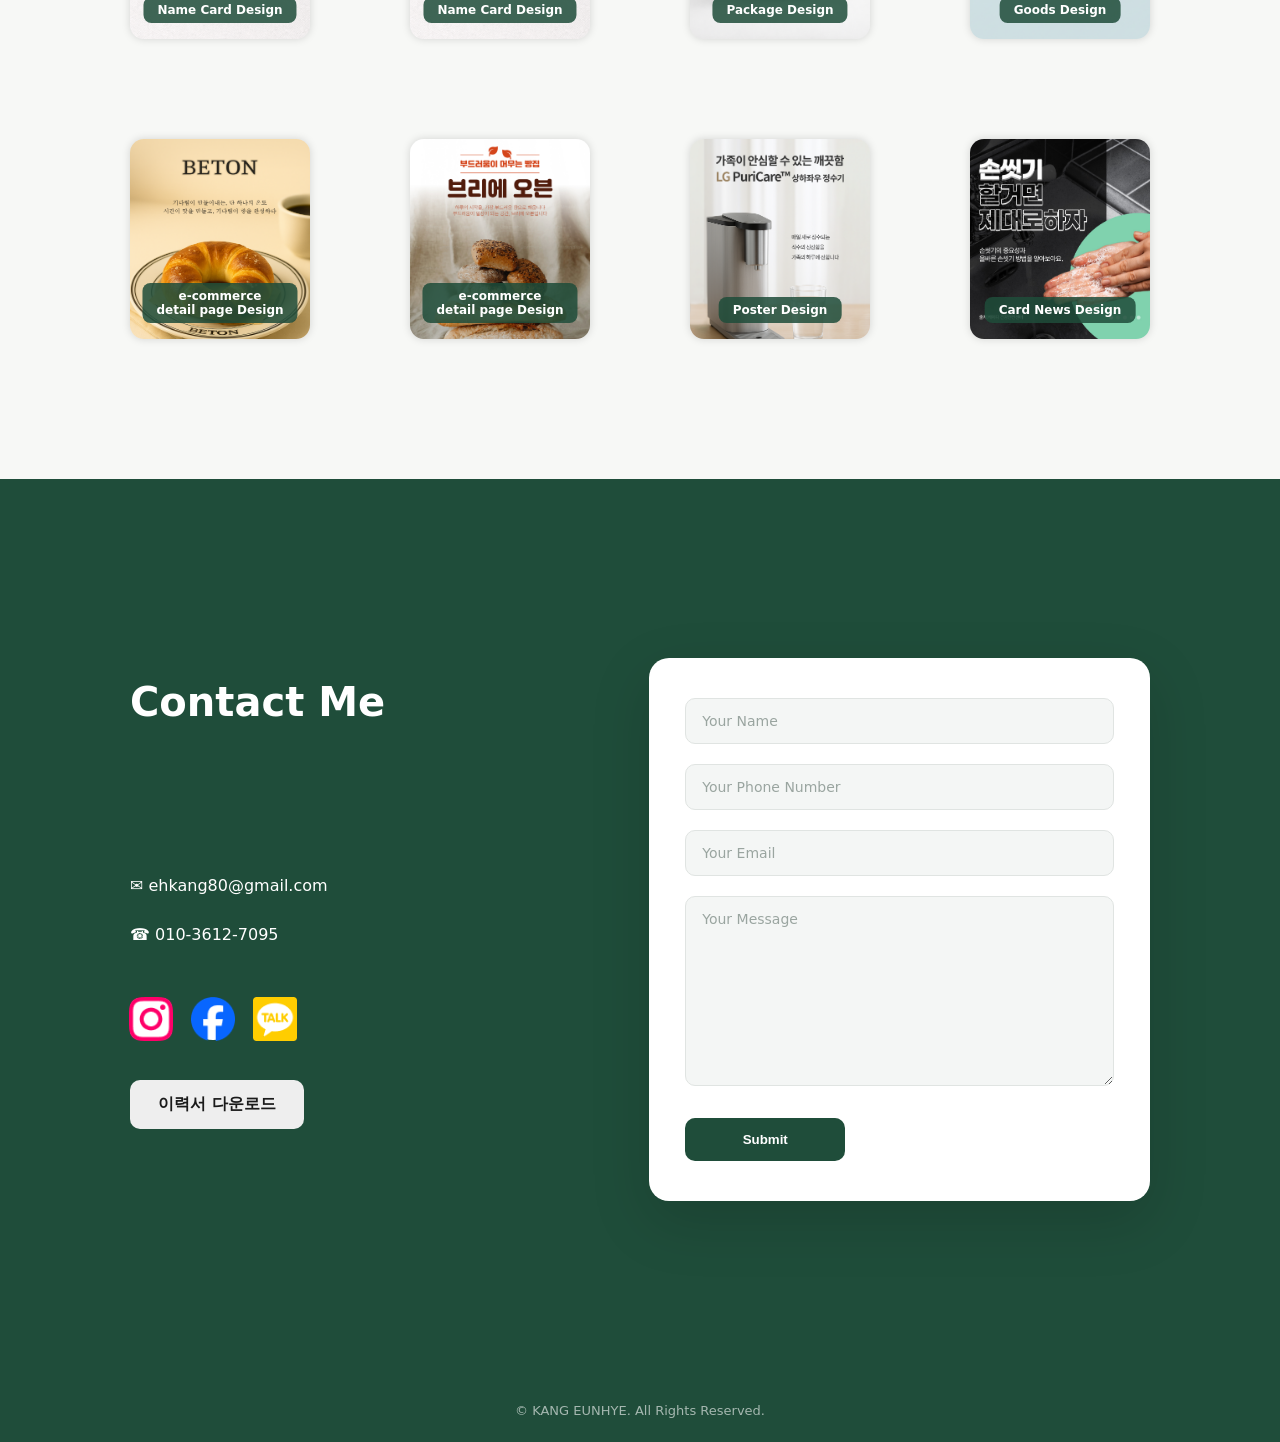
==== commit 55bf8744: "Add files via upload" ====
--- a/index.html
+++ b/index.html
@@ -418,12 +418,15 @@
     </div>
 
     <!-- RIGHT -->
-    <form class="contact-form" id="contactForm">
+  <form class="contact-form" id="contactForm">
   <input type="text" name="name" placeholder="Your Name" required>
   <input type="text" name="phone" placeholder="Your Phone Number" required>
   <input type="email" name="email" placeholder="Your Email" required>
   <textarea name="message" placeholder="Your Message" rows="10" required></textarea>
-  <button type="submit" class="btn-submit">Submit</button>
+  
+  <button type="submit" class="btn-submit" id="submitBtn">Submit</button>
+  
+  <p id="formStatus" style="display:none; margin-top:10px; font-size:14px;"></p>
 </form>
 
 
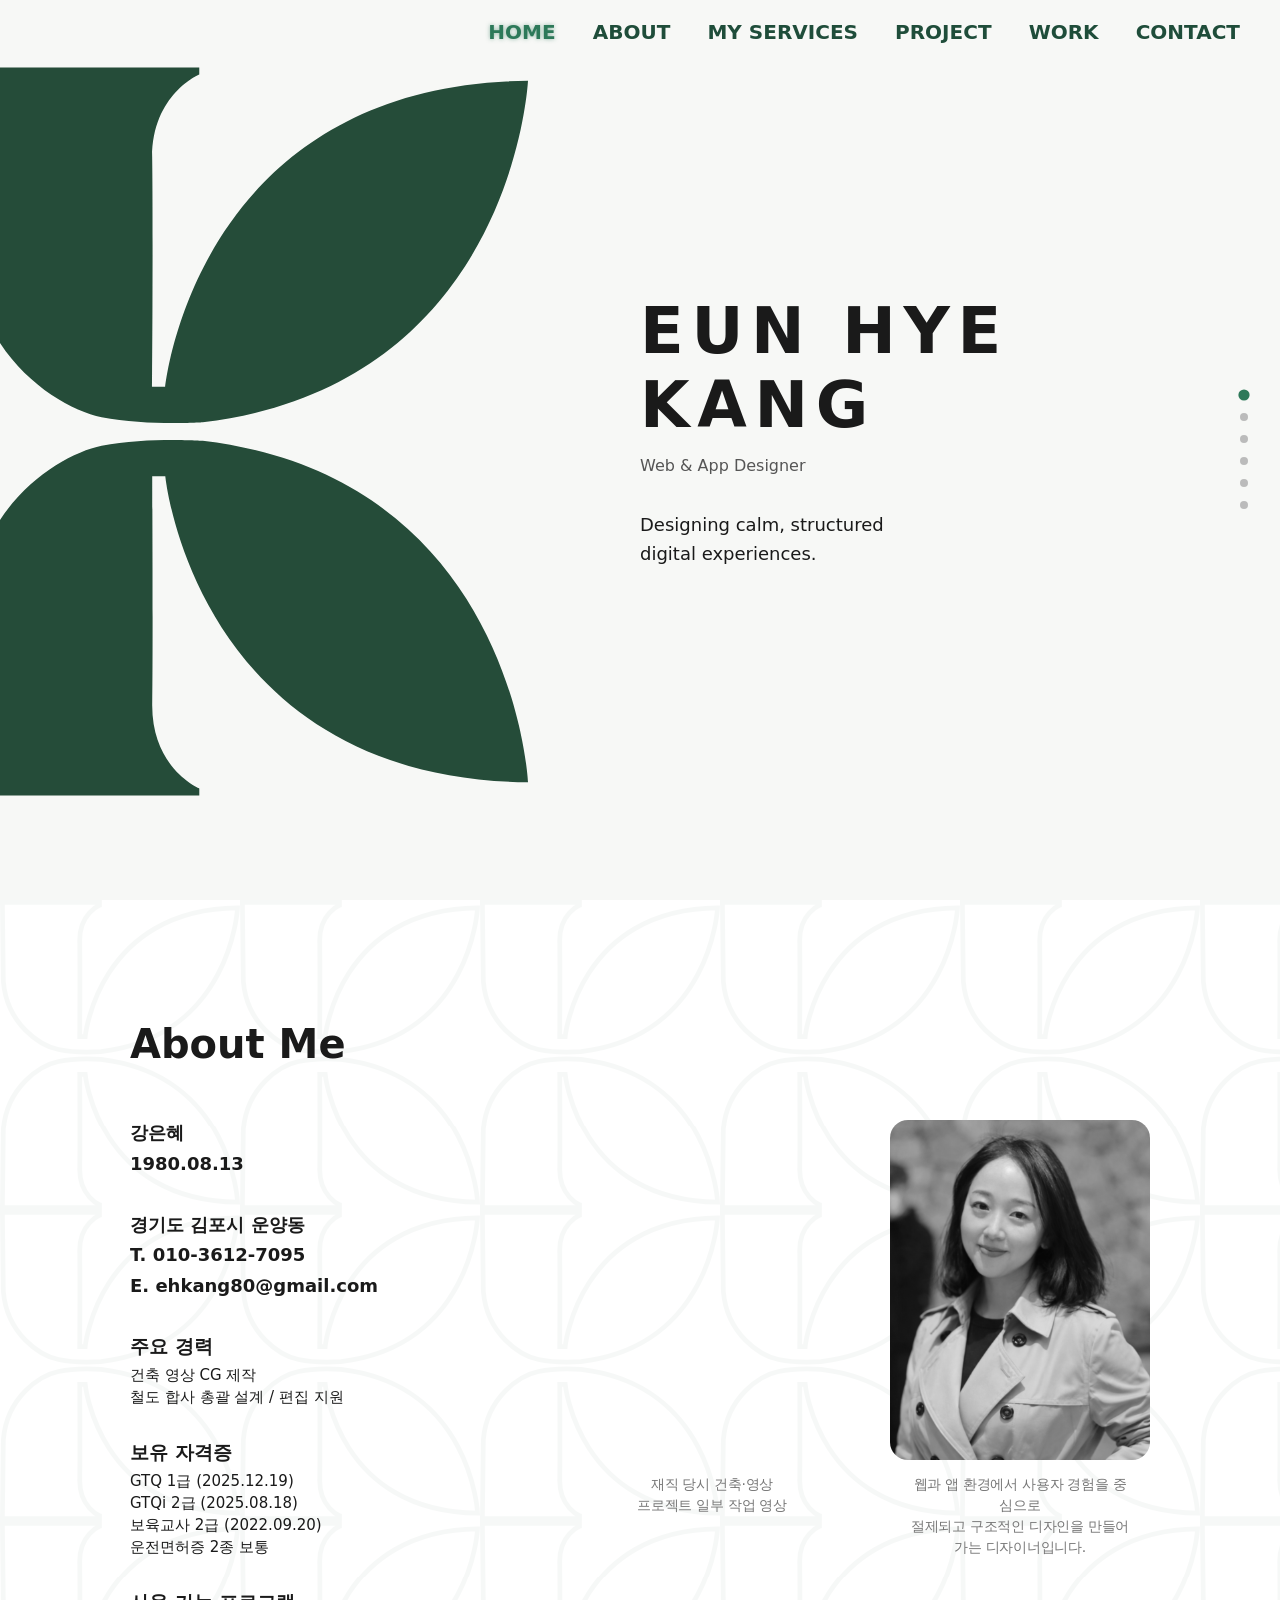
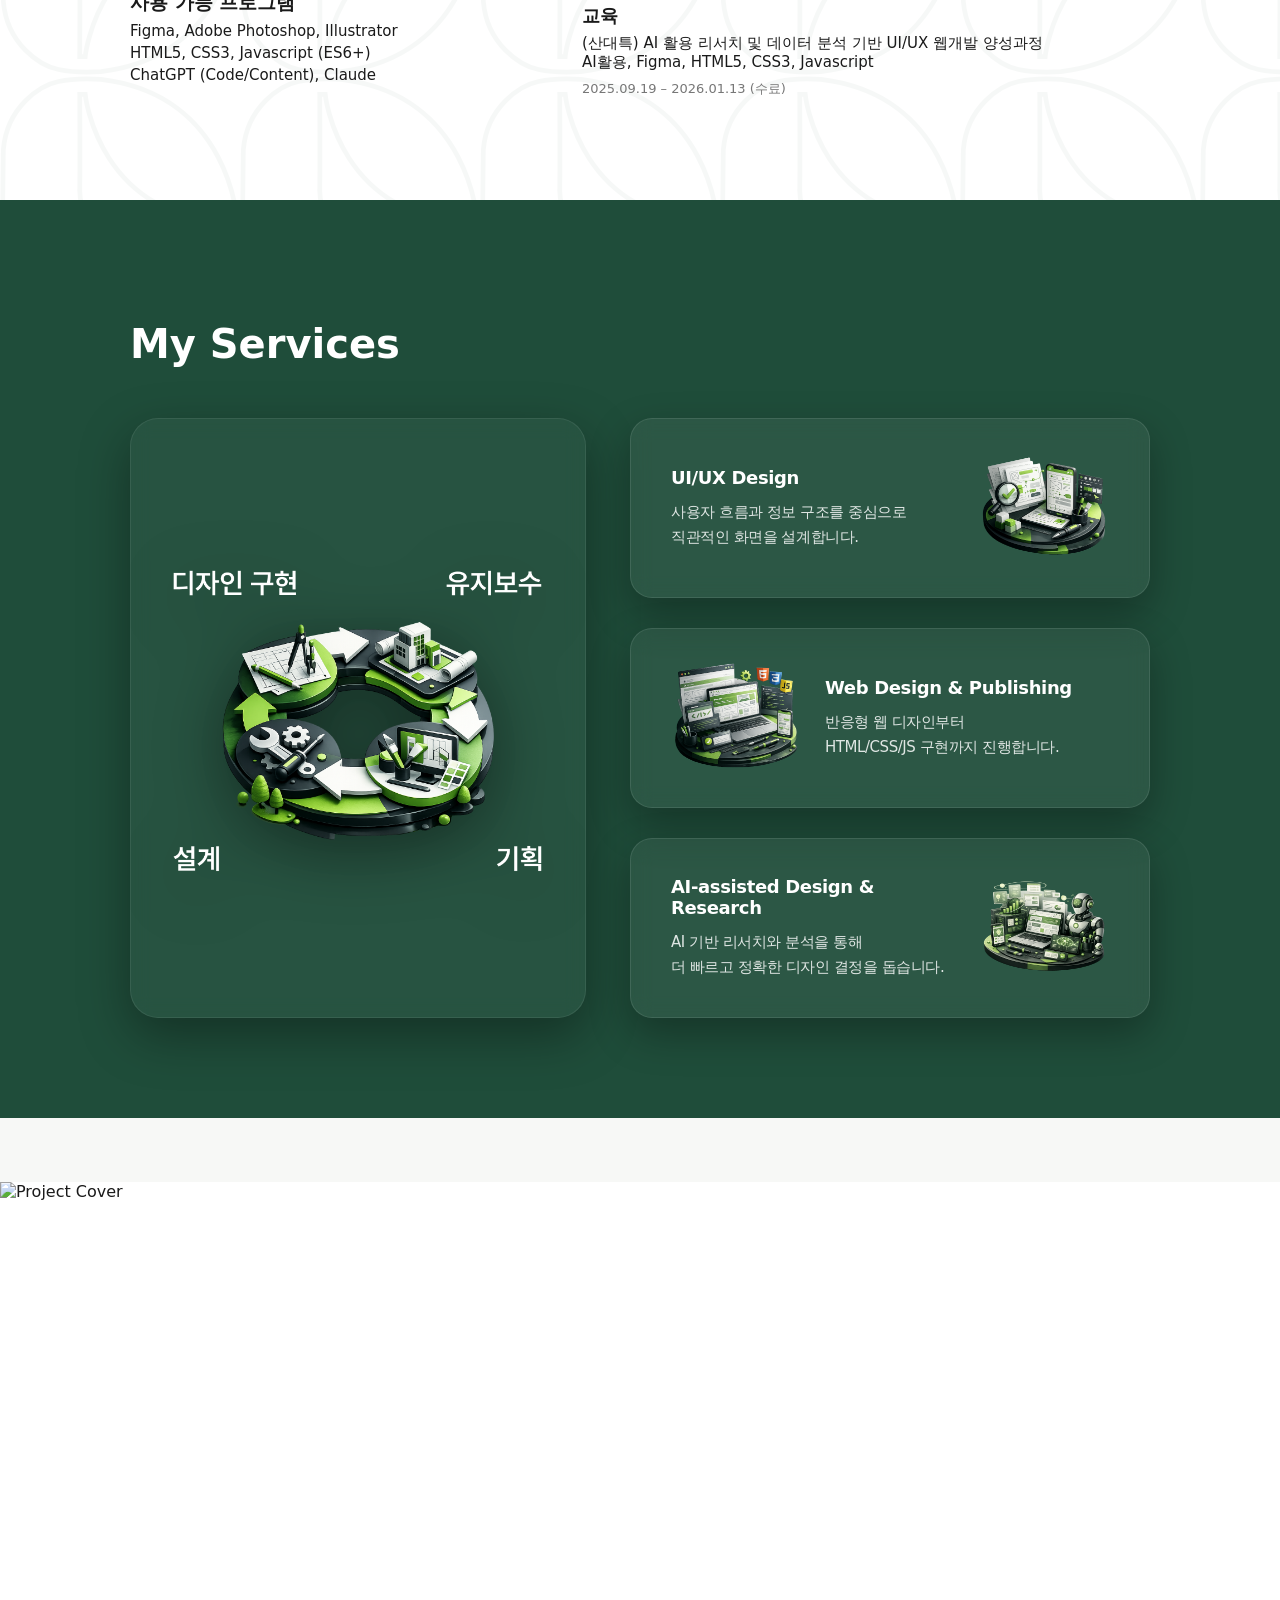
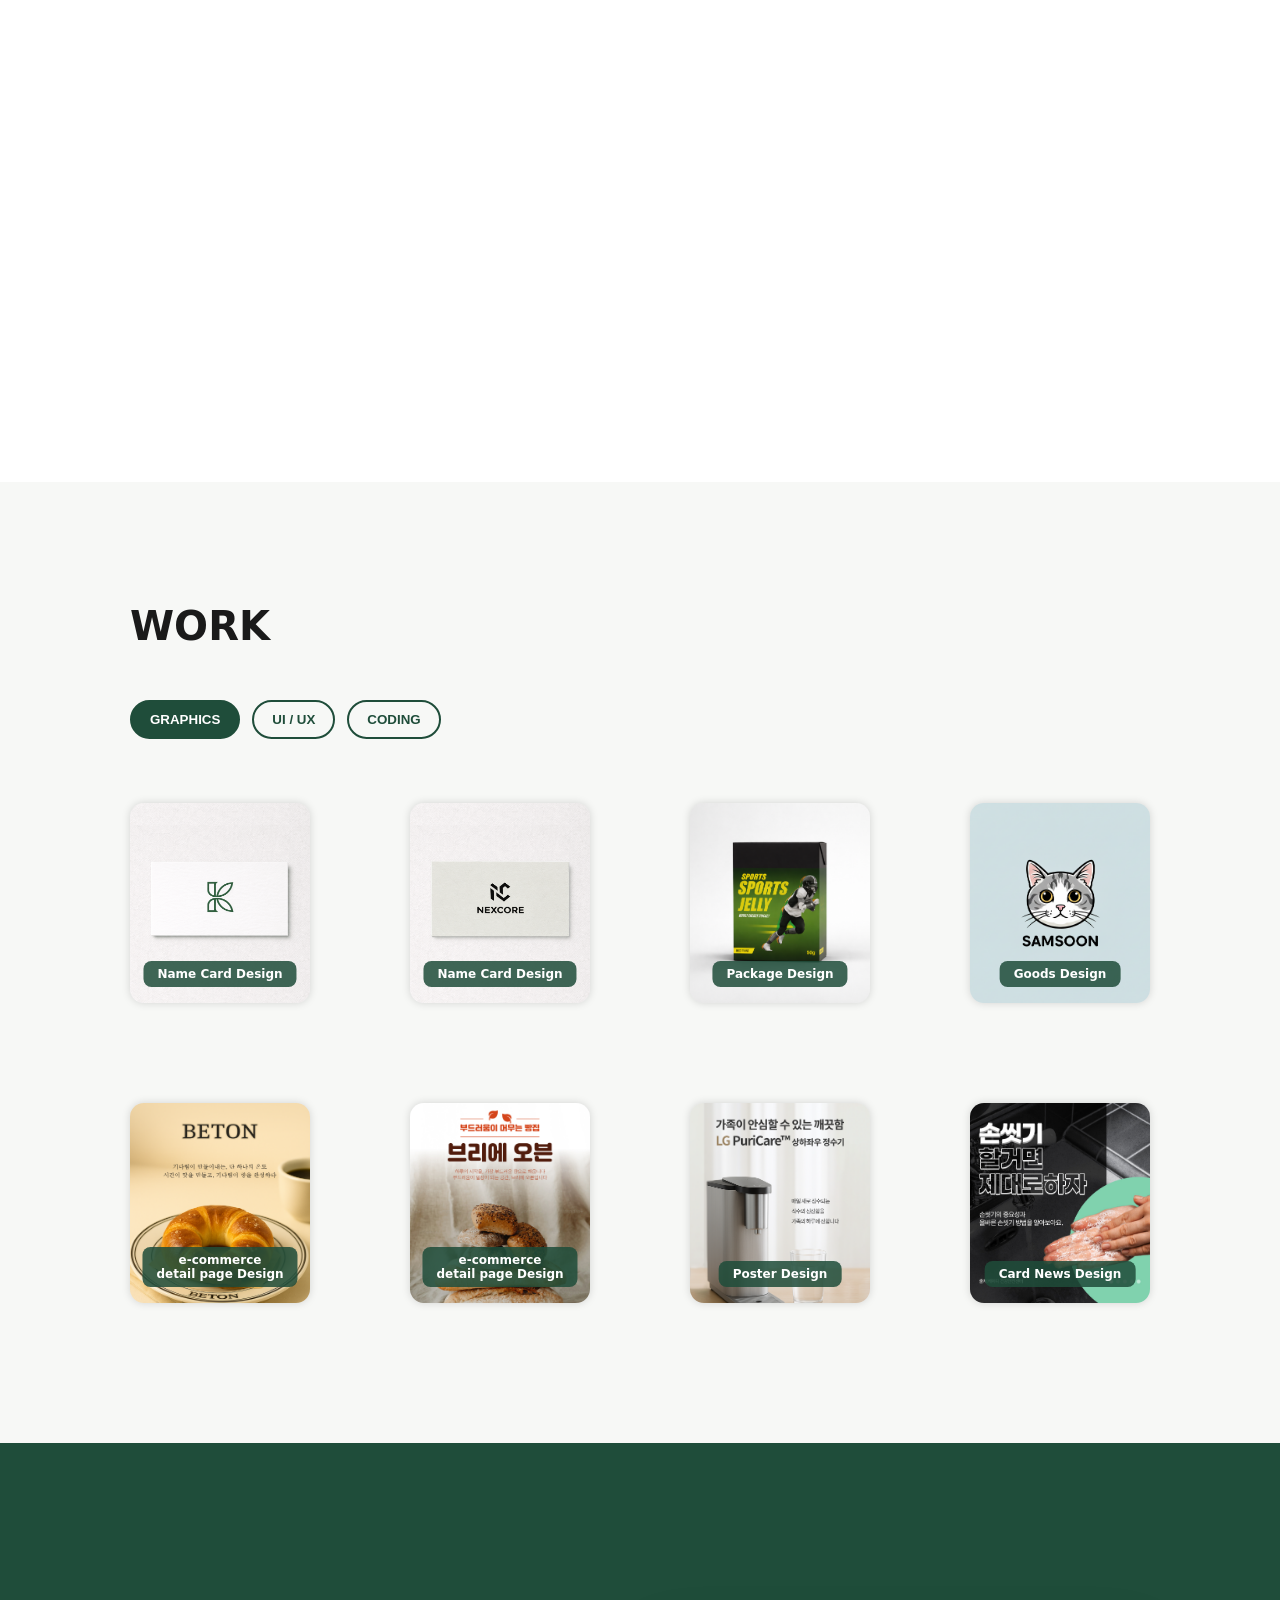
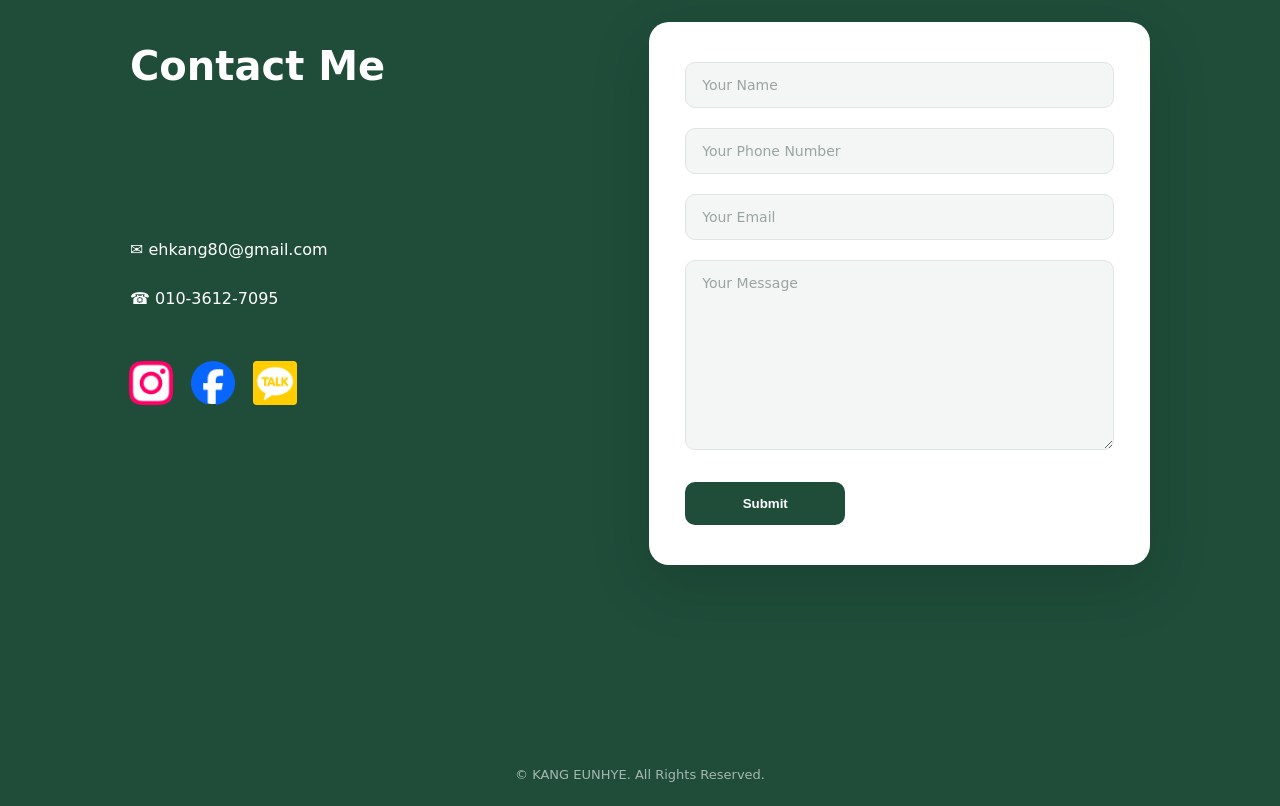
==== commit d62bb719: "Add files via upload" ====
--- a/index.html
+++ b/index.html
@@ -17,6 +17,7 @@
     <a href="#home">HOME</a>
     <a href="#about">ABOUT</a>
     <a href="#services">MY SERVICES</a>
+    <a href="#project">PROJECT</a>
     <a href="#work">WORK</a>
     <a href="#contact">CONTACT</a>
   </nav>
@@ -29,6 +30,7 @@
   <li data-target="home" class="active"></li>
   <li data-target="about"></li>
   <li data-target="services"></li>
+  <li data-target="project"></li>
   <li data-target="work"></li>
   <li data-target="contact"></li>
 </ul>
@@ -223,6 +225,79 @@
 
 
 
+<!-- =====================
+     PROJECT
+===================== -->
+<section id="project" class="section project-section">
+
+  <div class="project-stage">
+
+    <!-- COVER -->
+    <div class="project-cover step active">
+      <img src="./images/project-cover.jpg" alt="Project Cover">
+    </div>
+
+    <!-- SUMMARY -->
+<div class="project-summary step">
+
+  <button class="summary-nav prev" aria-label="Previous slide">
+    〈 
+  </button>
+
+  <img
+    id="summary-image"
+    src="./images/nes_01.jpg"
+    alt="Project Summary Slide"
+  >
+
+  <button class="summary-nav next" aria-label="Next slide">
+    〉
+  </button>
+
+</div>
+
+
+    <!-- IMPLEMENTATION -->
+    <div class="project-implementation step">
+
+      <button class="impl-nav-back" aria-label="Back to summary">
+    〈 
+  </button>
+
+      <div class="device-frame">
+        <iframe
+          src="./0105/index.html"
+          title="Nespresso Renewal App"
+          loading="lazy">
+        </iframe>
+      </div>
+
+      <div class="implementation-desc">
+        <h3>Web · App Implementation</h3>
+        <p>
+          네스프레소 모바일 앱 리뉴얼을 가정하여<br>
+          실제 HTML / CSS / JavaScript로 구현한<br>
+          동작 가능한 인터랙션 결과물입니다.
+        </p>
+        <ul>
+          <li>• Splash → Walkthrough 화면 자동 전환 흐름 설계</li>
+          <li>• 아이디찾기/비밀번호찾기/회원가입/레시피 등록 등 사용자 입력 흐름을 고려한 폼 UI 설계</li>
+          <li>• 모바일 앱 UI 기준의 레이아웃 및 화면 구조 구성</li>
+          <li>• 실제 클릭 / 전환 / 상태 변화가 반영된 인터랙션 구현</li>
+        </ul>
+      </div>
+      <span class="scroll-hint">
+  ← Swipe to explore →
+</span>
+
+    </div>
+
+  </div>
+
+</section>
+
+
+
 
 
 
@@ -338,6 +413,18 @@
       <img id="modal-image" src="" alt="">
       <p class="modal-desc"></p>
 
+<div class="modal-image-wrap">
+  <a id="modal-link" target="_blank">
+    
+    
+    <!-- 오버레이 -->
+    <div class="figma-overlay">
+      View →
+    </div>
+  </a>
+</div>
+
+
     </div>
 
   </div>
@@ -348,26 +435,172 @@
 
     <!-- UI/UX -->
     <div class="portfolio-grid" data-category="uiux">
-      <div class="portfolio-item" data-title="UIUX 1">UIUX 1</div>
-      <div class="portfolio-item" data-title="UIUX 2">UIUX 2</div>
-      <div class="portfolio-item" data-title="UIUX 3">UIUX 3</div>
-      <div class="portfolio-item" data-title="UIUX 4">UIUX 4</div>
-      <div class="portfolio-item" data-title="UIUX 5">UIUX 5</div>
-      <div class="portfolio-item" data-title="UIUX 6">UIUX 6</div>
-      <div class="portfolio-item" data-title="UIUX 7">UIUX 7</div>
-      <div class="portfolio-item" data-title="UIUX 8">UIUX 8</div>
+
+     <div class="portfolio-item" 
+      data-title="네스프레소 UI/UX"
+     data-image="./images/project-cover.jpg"
+     data-desc="네스프레소 UI/UX 개선을 통해 브랜드 경험을 강화하는 방향으로 서비스 구조를 재기획하고, Figma를 활용해 일관된 사용자 경험을 설계 및 구현하였습니다."
+     data-link="https://www.figma.com/proto/mCMdTu0R0t67MuzMN60oeu/%EA%B0%95%EC%9D%80%ED%98%9C_4%EC%B0%A8-%ED%8F%89%EA%B0%80-UIUX-%EB%94%94%EC%9E%90%EC%9D%B8_%EC%B5%9C%EC%A2%85?node-id=5-56&viewport=128%2C120%2C0.25&t=UGsC3L63kt6bqLjc-1&scaling=scale-down&content-scaling=fixed&starting-point-node-id=2%3A7&page-id=0%3A1">
+
+  <img src="./images/uiux3_logo.png" alt="네스프레소 UI/UX">
+  <span class="portfolio-label">네스프레소 UI/UX</span>
+
+  </div>
+
+
+
+
+      <div class="portfolio-item" 
+      data-title="바람길 UI/UX"
+     data-image="./images/uiux2_splish.png"
+     data-desc="AI 기반 분석을 통해 제주도 자전거길의 다양한 이용 시나리오를 기획하고, Figma를 활용해 사용자 경험 중심의 UI/UX를 설계 및 구현하였습니다."
+     data-link="https://www.figma.com/proto/Xo6hfrKLlrSgnfNqpK1xVp/%EC%9E%90%EC%A0%84%EA%B1%B0%EA%B8%B8?node-id=1-21&viewport=285%2C424%2C0.5&t=PkMyM8VzXh9ztYBL-1&scaling=scale-down&content-scaling=fixed&starting-point-node-id=1%3A21&page-id=0%3A1">
+
+  <img src="./images/uiux2_logo.png" alt="바람길 UI/UX">
+  <span class="portfolio-label">바람길 UI/UX</span>
+
+  </div>
+
+
+
+ 
+    <div class="portfolio-item"
+     data-title="Mega Coffee Mobile UI/UX"
+     data-image="./images/file cover.png"
+     data-desc="메가커피 모바일 앱 UX를 분석하고, Figma를 활용해 UI/UX를 재구성 및 구현하였습니다."
+     data-link="https://www.figma.com/proto/1Eh7We2vQ75374ZRVBp93T/coffee?page-id=0%3A1&node-id=2-172&m=draw&scaling=scale-down&content-scaling=fixed&starting-point-node-id=2%3A172&t=1Nc3xOWtdWV0JCjt-1">
+
+  <img src="./images/bi_logo1.png" alt="Mega Coffee UI/UX">
+  <span class="portfolio-label">Mega Coffee UI/UX</span>
+
+  </div>
+
+
+
+  <div class="portfolio-item" 
+      data-title="로몬 UI/UX"
+     data-image="./images/uiux4_cover.png"
+     data-desc="AI를 기반으로 캠핑 브랜드를 기획하고, Figma를 활용해 UI/UX 및 프로토타입을 구현하였습니다."
+     data-link="https://www.figma.com/proto/ZBePfH5YBU35QyA1rRVSwR/%EC%B0%A8%EB%B0%95?node-id=2-3&viewport=345%2C307%2C0.5&t=Fd1BF2A3asizbNAW-1&scaling=scale-down&content-scaling=fixed&starting-point-node-id=2%3A3&page-id=1%3A2">
+
+  <img src="./images/uiux4_logo.png" alt="로몬 UI/UX">
+  <span class="portfolio-label">로몬 UI/UX</span>
+
+  </div>
+
+
+  <div class="portfolio-item" 
+      data-title="서브웨이 UI/UX"
+     data-image="./images/uiux5_cover.png"
+     data-desc="서브웨이의 브랜드 정체성을 직관적으로 전달하기 위해 핵심 가치인 *신선함(Freshness)*과 *간편함(Convenience)*을 반영한 온보딩을 설계하고, 이후 화면으로 자연스럽게 이어지는 사용자 흐름을 기획하였습니다."
+     data-link="https://www.figma.com/proto/erXBWPU9IpWcpb5tRqSqEY/%EC%84%9C%EB%B8%8C%EC%9B%A8%EC%9D%B4-%EB%A6%AC%EB%89%B4%EC%96%BC-?node-id=1-7&viewport=272%2C244%2C0.35&t=jNm4OsgWqiSM0Ge6-1&scaling=scale-down&content-scaling=fixed&starting-point-node-id=1%3A7&page-id=1%3A2">
+
+  <img src="./images/uiux5_logo.png" alt="서브웨이 UI/UX">
+  <span class="portfolio-label">서브웨이 UI/UX</span>
+
+  </div>
+
+   
     </div>
 
     <!-- CODING -->
     <div class="portfolio-grid" data-category="coding">
-      <div class="portfolio-item" data-title="Coding 1">CODING 1</div>
-      <div class="portfolio-item" data-title="Coding 2">CODING 2</div>
-      <div class="portfolio-item" data-title="Coding 3">CODING 3</div>
-      <div class="portfolio-item" data-title="Coding 4">CODING 4</div>
-      <div class="portfolio-item" data-title="Coding 5">CODING 5</div>
-      <div class="portfolio-item" data-title="Coding 6">CODING 6</div>
-      <div class="portfolio-item" data-title="Coding 7">CODING 7</div>
-      <div class="portfolio-item" data-title="Coding 8">CODING 8</div>
+
+    <div class="portfolio-item" 
+      data-title="네스프레소 모바일 웹"
+      data-image="./images/uiux3_cover.png"
+       data-desc="네스프레소 UI/UX 개선을 통해 브랜드 경험을 강화하는 방향으로 서비스 구조를 재기획하고, Figma를 활용해 일관된 사용자 경험을 설계·구현한 뒤, 이를 고도화하여 모바일 웹(HTML)으로 확장 구현하였습니다."
+       data-link="https://ehkang813.github.io/html/0105/home.html">
+       <img src="./images/uiux3_logo.png" alt="네스프레소">
+       <span class="portfolio-label">네스프레소 모바일 웹</span>
+    </div>
+
+
+
+<div class="portfolio-item" 
+      data-title="바람길 모바일 웹"
+     data-image="./images/uiux2_splish.png"
+     data-desc="AI 기반 분석을 통해 제주도 자전거길의 다양한 이용 시나리오를 기획하고, Figma를 활용해 사용자 경험 중심의 UI/UX를 설계·구현한 뒤, 이를 고도화하여 모바일 웹(HTML)으로 확장 구현하였습니다."
+     data-link="https://ehkang813.github.io/html/ncs_ui2/index.html">
+
+  <img src="./images/uiux2_logo.png" alt="바람길">
+  <span class="portfolio-label">바람길 모바일 웹</span>
+
+  </div>
+
+
+
+
+  <div class="portfolio-item" 
+      data-title="로몬 모바일 웹"
+     data-image="./images/uiux4_cover.png"
+     data-desc="AI를 기반으로 캠핑 브랜드를 기획하고, Figma를 활용해 UI/UX 및 프로토타입을 구현한 뒤, 이를 모바일 웹(HTML)으로 확장 구현하였습니다."
+     data-link="https://ehkang813.github.io/html/ncs_ui1/main.html">
+
+  <img src="./images/uiux4_logo.png" alt="로몬">
+  <span class="portfolio-label">로몬  모바일 웹</span>
+
+  </div>
+
+      
+   <div class="portfolio-item" 
+      data-title="모나미 2단 메뉴"
+     data-image="./images/html4_cover.png"
+     data-desc="모나미 사이트의 2Depth 내비게이션 구조를 분석하고, HTML을 활용해 인터랙션이 반영된 메뉴를 구현하였습니다."
+     data-link="https://ehkang813.github.io/html/monami/index.html">
+
+  <img src="./images/html4_logo.png" alt="모나미">
+  <span class="portfolio-label">모나미 2단 메뉴</span>
+
+  </div>
+
+
+
+
+  <div class="portfolio-item" 
+      data-title="한국화장품 2단 메뉴"
+     data-image="./images/html6_cover.png"
+     data-desc="한국화장품 사이트의 2Depth 내비게이션 구조를 분석하고, HTML을 활용해 인터랙션이 반영된 메뉴를 구현하였습니다."
+     data-link="https://ehkang813.github.io/html/korea/index.html">
+
+  <img src="./images/html6_logo.png" alt="한국화장품">
+  <span class="portfolio-label">한국화장품 2단 메뉴</span>
+
+  </div>
+
+
+
+
+    <div class="portfolio-item" 
+      data-title="코텍 2단 메뉴"
+     data-image="./images/html7_cover.png"
+     data-desc="코텍 사이트의 2Depth 내비게이션 구조를 분석하고, HTML을 활용해 인터랙션이 반영된 메뉴를 구현하였습니다."
+     data-link="https://ehkang813.github.io/html/kotec/index.html">
+
+  <img src="./images/html7_logo.png" alt="코텍">
+  <span class="portfolio-label">코텍 2단 메뉴</span>
+
+  </div>
+
+
+
+
+
+  <div class="portfolio-item" 
+      data-title="상품주문서"
+     data-image="./images/html5_cover.png"
+     data-desc="상품주문서를 HTML과 CSS를 활용해 구현하였습니다."
+     data-link="https://ehkang813.github.io/html/index2.html">
+
+  <img src="./images/html5_logo.png" alt="상품주문서">
+  <span class="portfolio-label">상품주문서</span>
+
+  </div>
+
+
+
+
+    
     </div>
 
   </div>
@@ -409,26 +642,22 @@
 </div>
 
 
-      <a href="./resume.pdf" class="btn-download">
+      <!-- <a href="./resume.pdf" class="btn-download">
         이력서 다운로드
-      </a>
+      </a> -->
       <!-- <p>
         Thank you for visiting my portfolio!
       </p> -->
     </div>
 
     <!-- RIGHT -->
-  <form class="contact-form" id="contactForm">
+    <form class="contact-form" id="g-form">
   <input type="text" name="name" placeholder="Your Name" required>
-  <input type="text" name="phone" placeholder="Your Phone Number" required>
+  <input type="tel" name="phone" placeholder="Your Phone Number" required>
   <input type="email" name="email" placeholder="Your Email" required>
   <textarea name="message" placeholder="Your Message" rows="10" required></textarea>
-  
-  <button type="submit" class="btn-submit" id="submitBtn">Submit</button>
-  
-  <p id="formStatus" style="display:none; margin-top:10px; font-size:14px;"></p>
+  <button type="submit" class="btn-submit">Submit</button>
 </form>
-
 
   </div>
 
@@ -445,6 +674,8 @@
 
 
 
+
+
 <!-- ✅ JS 연결 (맨 아래, 딱 1줄) -->
 <script src="./js/javascript.js"></script>
 
--- a/css/style.css
+++ b/css/style.css
@@ -461,6 +461,261 @@
 
 
 
+/* =====================
+   PROJECT – SINGLE FLOW
+===================== */
+
+.project-stage {
+  position: relative;
+  width: 100%;
+  height: 100vh;
+  overflow: hidden;
+  background: #fff;
+}
+
+/* 공통 step */
+.project-stage .step {
+  position: absolute;
+  inset: 0;
+  width: 100%;
+  height: 100%;
+
+  opacity: 0;
+  pointer-events: none;
+  transition: opacity 1.2s ease;
+}
+
+/* 활성화 */
+.project-stage .step.active {
+  opacity: 1;
+  pointer-events: auto;
+  z-index: 2;
+}
+
+
+/* COVER / SUMMARY 이미지 - 세로 100% 기준 */
+.project-cover img,
+.project-summary img {
+  width: auto;
+  height: 100%;
+  max-width: 100%;
+  object-fit: contain;
+  display: block;
+  margin: 0 auto;
+}
+
+/* IMPLEMENTATION */
+.project-implementation {
+  display: grid;
+  grid-template-columns: 360px 1fr;
+  gap: 80px;
+  align-items: center;
+
+  padding: 0 40px;
+  max-width: 1100px;
+  margin: 0 auto;
+}
+
+/* iPhone frame */
+.device-frame {
+  width: 360px;
+  height: 740px;
+  background: #000;
+  border-radius: 36px;
+  padding: 14px;
+  box-shadow: 0 30px 80px rgba(0,0,0,0.35);
+}
+
+.device-frame iframe {
+  width: 100%;
+  height: 100%;
+  border: none;
+  border-radius: 26px;
+  background: #fff;
+}
+
+/* text */
+.implementation-desc h3 {
+  font-size: 26px;
+  margin-bottom: 24px;
+}
+
+.implementation-desc p {
+  font-size: 16px;
+  line-height: 1.7;
+  margin-bottom: 24px;
+}
+
+.implementation-desc li {
+  font-size: 14px;
+  color: #555;
+  margin-bottom: 8px;
+}
+
+
+
+
+/* MOBILE */
+@media (max-width: 768px) {
+  .project-implementation {
+    grid-template-columns: 1fr;
+    gap: 48px;
+    text-align: center;
+  }
+
+  .device-frame {
+    margin: 0 auto;
+    transform: scale(0.9);
+  }
+
+
+  
+}
+
+
+/* =====================
+   PROJECT SUMMARY NAV (FIX)
+===================== */
+
+.project-summary {
+  position: relative;
+}
+
+/* SUMMARY 이미지 */
+.project-summary img {
+  position: relative;
+  z-index: 1; /* 🔥 버튼보다 아래 */
+}
+
+
+/* 화살표 버튼 - home.css h-nav-btn 스타일 적용 */
+.summary-nav {
+  display: flex;
+  position: absolute;
+  top: 50%;
+  transform: translateY(-50%);
+  width: 40px;
+  height: 80px;
+  
+  background: none;
+  color: rgba(255, 255, 255, 0.7);
+  border: none;
+  cursor: pointer;
+  
+  align-items: center;
+  justify-content: center;
+  font-size: 48px;
+  font-weight: 700;
+  
+  z-index: 50;
+  
+  transition: color 0.2s ease;
+  text-shadow: 0 2px 8px rgba(0, 0, 0, 0.3);
+}
+
+.summary-nav:hover {
+  color: rgba(255, 255, 255, 1);
+}
+
+/* 좌우 위치 */
+.summary-nav.prev {
+  left: 40px;
+}
+
+.summary-nav.next {
+  right: 40px;
+}
+
+/* IMPLEMENTATION 화살표 */
+.project-implementation {
+  position: relative;
+}
+
+.project-implementation .impl-nav-back {
+  display: flex;
+  position: absolute;
+  top: 50%;
+  left: -120px;
+  transform: translateY(-50%);
+  
+  width: 40px;
+  height: 80px;
+  
+  background: none;
+  color: rgba(255, 255, 255, 0.7);
+  border: none;
+  cursor: pointer;
+  
+  align-items: center;
+  justify-content: center;
+  font-size: 48px;
+  font-weight: 700;
+  
+  z-index: 50;
+  
+  transition: color 0.2s ease;
+  text-shadow: 0 2px 8px rgba(0, 0, 0, 0.3);
+}
+
+.project-implementation .impl-nav-back:hover {
+  color: rgba(255, 255, 255, 1);
+}
+
+
+
+/* =====================
+   iframe – scrollbar hidden
+===================== */
+
+/* 모바일 & 공통 */
+.device-frame iframe {
+  -ms-overflow-style: none;  /* IE */
+  scrollbar-width: none;     /* Firefox */
+}
+
+.device-frame iframe::-webkit-scrollbar {
+  display: none;             /* Chrome, Safari */
+}
+
+/* =====================
+   Desktop – horizontal hint
+===================== */
+
+@media (min-width: 1024px) {
+
+  .device-frame {
+    position: relative;
+    overflow: hidden;
+  }
+
+  /* 오른쪽 페이드 힌트 */
+  .device-frame::after {
+    content: "";
+    position: absolute;
+    top: 0;
+    right: 0;
+    width: 40px;
+    height: 100%;
+    pointer-events: none;
+
+    background: linear-gradient(
+      to right,
+      rgba(0,0,0,0),
+      rgba(0,0,0,0.35)
+    );
+  }
+}
+
+.scroll-hint {
+  display: inline-block;
+  margin-top: 16px;
+  font-size: 12px;
+  color: #999;
+  letter-spacing: 0.04em;
+}
+
+
+
 
 
 /* =====================
@@ -506,6 +761,37 @@
   background: #1F4D3A;
   color: #fff;
 }
+
+
+
+.modal-image-wrap {
+  position: relative;
+}
+
+.modal-image-wrap a {
+  display: block;
+  position: relative;
+}
+
+/* figma-overlay → 독립 버튼처럼 보이게 */
+.figma-overlay {
+  position: static;        /* 오버레이 해제 */
+  display: inline-block;
+  background: #2d5a45;
+  color: #fff;
+  font-weight: bold;
+  padding: 12px 24px;
+  border-radius: 8px;
+  cursor: pointer;
+  transition: background 0.2s;
+}
+
+.figma-overlay:hover {
+  background: #1e3d2f;
+}
+
+
+
 
 /* 포트폴리오 */
 .portfolio-grid {
@@ -537,7 +823,15 @@
   width: 100%;
   height: 100%;
   object-fit: cover;           /* 이미지 꽉 차게 */
+  display: block;
   transition: transform 0.3s ease;
+}
+
+/* UI/UX 카테고리만 contain으로 - 이미지 안 잘림 */
+.portfolio-grid[data-category="uiux"] .portfolio-item img {
+  object-fit: contain;
+  padding: 16px;       /* 로고 주변 여백 */
+  background: #fff;    /* 여백 배경 흰색 */
 }
 
 
@@ -979,7 +1273,33 @@
     margin: 0 auto;
   }
 
-  
+ 
+  
+
+
+   /* =====================
+   PROJECT
+ /* ===================== */
+.project-image {
+    max-height: 240px;
+  }
+
+  .project-image img {
+    max-height: 240px;
+  }
+
+  .summary-nav.prev {
+    left: -10px !important;  /* ⭐ !important 추가 */
+  }
+  
+  .summary-nav.next {
+    right: 25px !important;
+  }
+  
+  .project-implementation .impl-nav-back {
+    left: 12px !important;
+  }
+
 
  /* =====================
  * WORK */
@@ -1119,6 +1439,7 @@
     margin-top: 24px;
   }
 
+  
   
 }
 
@@ -1208,4 +1529,4 @@
 ===================== */
 body.modal-open {
   overflow: hidden;
-}
+}
